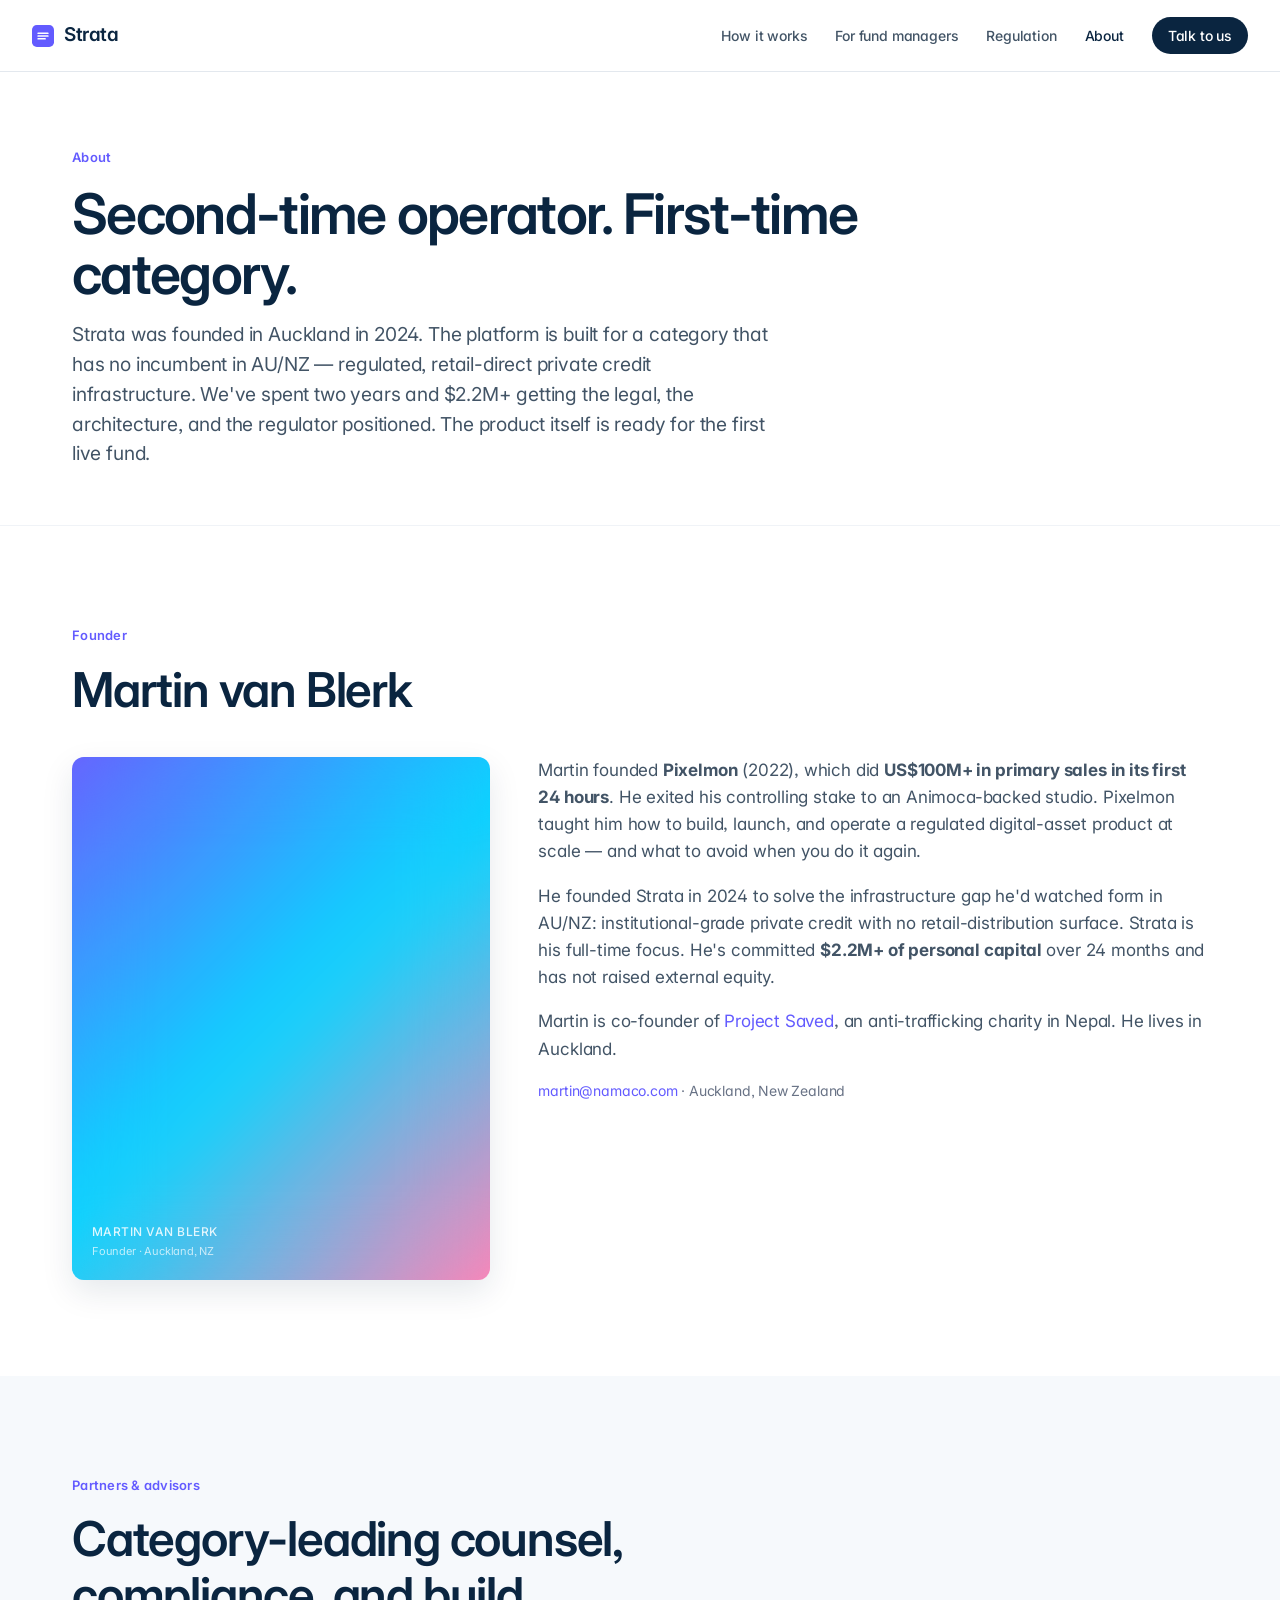
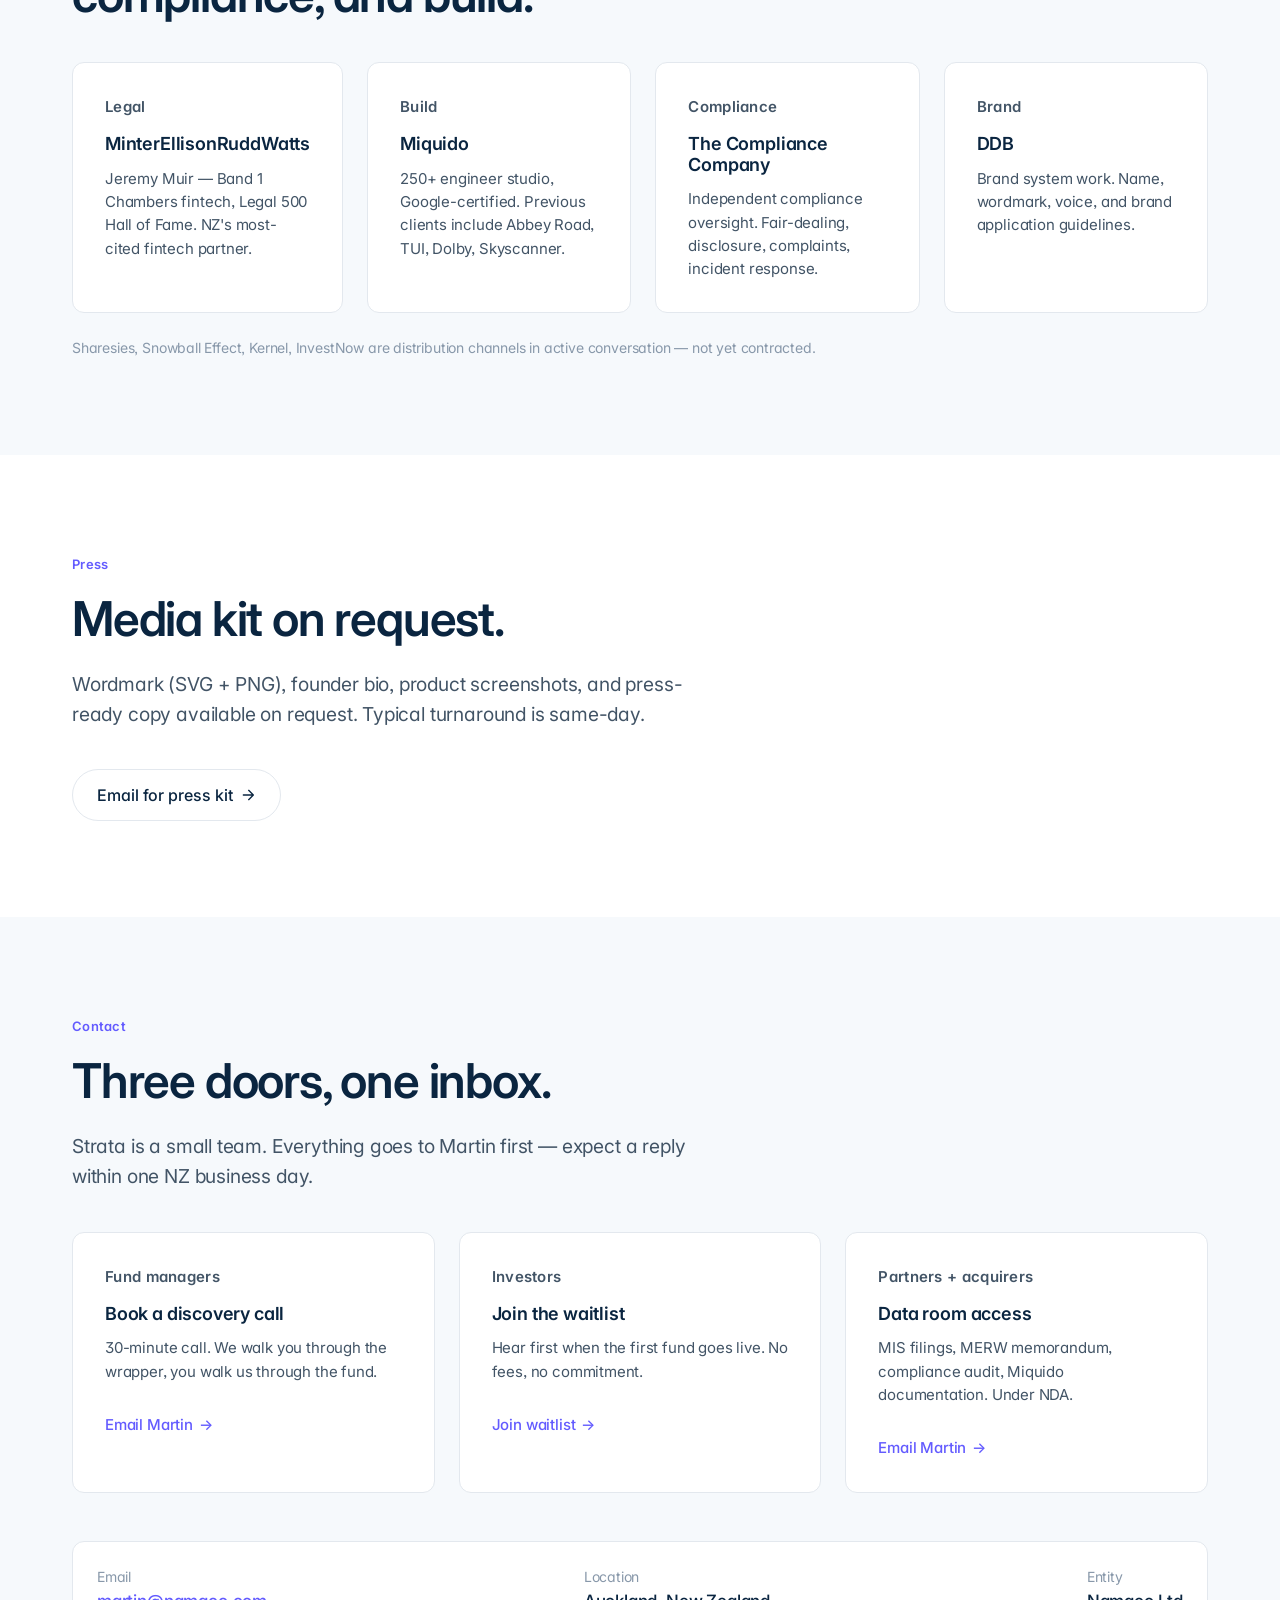
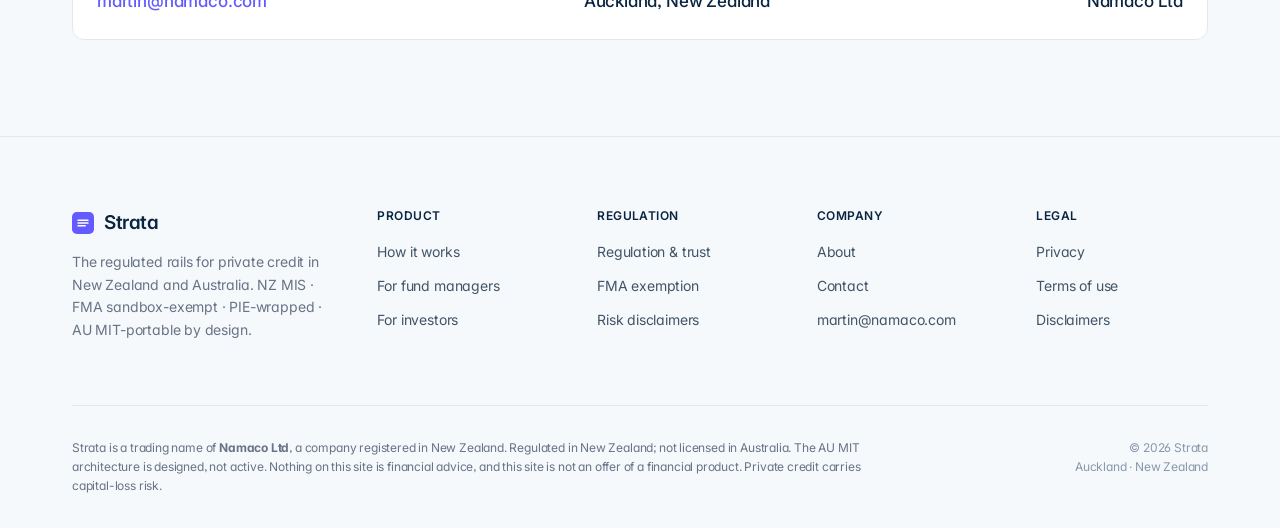
==== about.html @ 5dbb7b09 "Strata website — initial build Six-page static marketing site for Strata, the regulated rails for pr" ====
<!DOCTYPE html>
<html lang="en">
<head>
<meta charset="UTF-8" />
<meta name="viewport" content="width=device-width, initial-scale=1.0" />
<meta name="description" content="About Strata — founded by Martin van Blerk (Pixelmon, US$100M+ primary sales). Legal counsel MERW. Compliance by The Compliance Company. Built by Miquido." />
<meta name="theme-color" content="#FFFFFF" />
<meta name="robots" content="index, follow" />
<meta property="og:type" content="website" />
<meta property="og:title" content="About Strata" />
<meta property="og:description" content="Second-time operator, first-time category. Team, partners, and contact." />
<meta property="og:url" content="https://strata.co.nz/about.html" />
<meta property="og:site_name" content="Strata" />
<meta property="og:image" content="https://strata.co.nz/assets/og/og.png" />
<meta property="og:image:width" content="1200" />
<meta property="og:image:height" content="627" />
<title>About — Strata</title>
<link rel="icon" href="data:image/svg+xml,%3Csvg xmlns='http://www.w3.org/2000/svg' viewBox='0 0 32 32'%3E%3Crect width='32' height='32' rx='7' fill='%23635BFF'/%3E%3Cpath d='M9 12h14M9 16h14M9 20h10' stroke='white' stroke-width='2.5' stroke-linecap='round'/%3E%3C/svg%3E" />
<script defer data-domain="strata.co.nz" src="https://plausible.io/js/script.js"></script>
<link rel="preconnect" href="https://fonts.googleapis.com">
<link rel="preconnect" href="https://fonts.gstatic.com" crossorigin>
<link href="https://fonts.googleapis.com/css2?family=Inter:wght@400;500;600;700&family=JetBrains+Mono:wght@400;500&display=swap" rel="stylesheet">
<link rel="stylesheet" href="/assets/css/strata.css">

<script type="application/ld+json">
{
  "@context": "https://schema.org",
  "@type": "Person",
  "name": "Martin van Blerk",
  "jobTitle": "Founder, Strata",
  "worksFor": { "@type": "Organization", "name": "Strata" },
  "description": "Founder of Strata and Pixelmon. Based in Auckland, New Zealand.",
  "email": "martin@namaco.com"
}
</script>
</head>
<body>
<a class="skip-link" href="#main">Skip to content</a>

<nav class="topnav" aria-label="Primary">
  <a class="brand" href="/" data-path="/">
    <svg class="logo-mark" viewBox="0 0 32 32" aria-hidden="true"><rect width="32" height="32" rx="7" fill="#635BFF"/><path d="M9 12h14M9 16h14M9 20h10" stroke="white" stroke-width="2.5" stroke-linecap="round"/></svg>
    Strata
  </a>
  <div class="right">
    <a href="/how-it-works.html" data-path="/how-it-works.html" class="nav-hide-mobile">How it works</a>
    <a href="/fund-managers.html" data-path="/fund-managers.html" class="nav-hide-mobile">For fund managers</a>
    <a href="/regulation.html" data-path="/regulation.html" class="nav-hide-mobile">Regulation</a>
    <a href="/about.html" data-path="/about.html" class="nav-hide-mobile">About</a>
    <a class="cta" href="#contact">Talk to us</a>
  </div>
</nav>

<main id="main">

<header class="page-header">
  <div class="wrap">
    <p class="section-eyebrow">About</p>
    <h1>Second-time operator. First-time category.</h1>
    <p class="lede">Strata was founded in Auckland in 2024. The platform is built for a category that has no incumbent in AU/NZ — regulated, retail-direct private credit infrastructure. We've spent two years and $2.2M+ getting the legal, the architecture, and the regulator positioned. The product itself is ready for the first live fund.</p>
  </div>
</header>

<!-- Founder block -->
<section class="section">
  <div class="wrap">
    <div style="max-width: 720px; margin-bottom: 40px;">
      <p class="section-eyebrow">Founder</p>
      <h2>Martin van Blerk</h2>
    </div>
    <div style="display: grid; grid-template-columns: 1fr 1.6fr; gap: 48px; align-items: start;">
      <div>
        <div style="aspect-ratio: 4/5; border-radius: var(--radius-lg); background: linear-gradient(135deg, #635BFF 0%, #00D4FF 50%, #FF80B5 100%); position: relative; overflow: hidden; box-shadow: var(--shadow-lg);">
          <!-- Placeholder portrait — geometric gradient until Martin provides a real photo -->
          <div style="position: absolute; inset: 0; background: rgba(255,255,255,0.04); backdrop-filter: blur(40px);"></div>
          <div style="position: absolute; bottom: 20px; left: 20px; right: 20px;">
            <div style="font-size: 12px; font-weight: 500; color: rgba(255,255,255,0.85); letter-spacing: 0.04em; text-transform: uppercase;">Martin van Blerk</div>
            <div style="font-size: 11px; color: rgba(255,255,255,0.7); margin-top: 2px;">Founder · Auckland, NZ</div>
          </div>
        </div>
      </div>
      <div>
        <p class="body" style="font-size: 17px;">Martin founded <strong>Pixelmon</strong> (2022), which did <strong>US$100M+ in primary sales in its first 24 hours</strong>. He exited his controlling stake to an Animoca-backed studio. Pixelmon taught him how to build, launch, and operate a regulated digital-asset product at scale — and what to avoid when you do it again.</p>
        <p class="body" style="font-size: 17px;">He founded Strata in 2024 to solve the infrastructure gap he'd watched form in AU/NZ: institutional-grade private credit with no retail-distribution surface. Strata is his full-time focus. He's committed <strong>$2.2M+ of personal capital</strong> over 24 months and has not raised external equity.</p>
        <p class="body" style="font-size: 17px;">Martin is co-founder of <a href="https://projectsaved.org" target="_blank" rel="noopener">Project Saved</a>, an anti-trafficking charity in Nepal. He lives in Auckland.</p>
        <p class="small" style="margin-top: 16px;"><a href="mailto:martin@namaco.com">martin@namaco.com</a> · Auckland, New Zealand</p>
      </div>
    </div>
  </div>
</section>

<!-- Partner grid -->
<section class="section surface">
  <div class="wrap">
    <div style="max-width: 720px; margin-bottom: 40px;">
      <p class="section-eyebrow">Partners &amp; advisors</p>
      <h2>Category-leading counsel, compliance, and build.</h2>
    </div>
    <div class="card-grid-4">
      <div class="card">
        <p class="section-eyebrow">Legal</p>
        <h4>MinterEllisonRuddWatts</h4>
        <p>Jeremy Muir — Band 1 Chambers fintech, Legal 500 Hall of Fame. NZ's most-cited fintech partner.</p>
      </div>
      <div class="card">
        <p class="section-eyebrow">Build</p>
        <h4>Miquido</h4>
        <p>250+ engineer studio, Google-certified. Previous clients include Abbey Road, TUI, Dolby, Skyscanner.</p>
      </div>
      <div class="card">
        <p class="section-eyebrow">Compliance</p>
        <h4>The Compliance Company</h4>
        <p>Independent compliance oversight. Fair-dealing, disclosure, complaints, incident response.</p>
      </div>
      <div class="card">
        <p class="section-eyebrow">Brand</p>
        <h4>DDB</h4>
        <p>Brand system work. Name, wordmark, voice, and brand application guidelines.</p>
      </div>
    </div>
    <p class="small" style="margin-top: 24px; color: var(--ink-4);">Sharesies, Snowball Effect, Kernel, InvestNow are distribution channels in active conversation — not yet contracted.</p>
  </div>
</section>

<!-- Press / media kit -->
<section class="section">
  <div class="wrap">
    <div style="max-width: 720px; margin-bottom: 40px;">
      <p class="section-eyebrow">Press</p>
      <h2>Media kit on request.</h2>
      <p class="lede" style="margin-top: 24px;">Wordmark (SVG + PNG), founder bio, product screenshots, and press-ready copy available on request. Typical turnaround is same-day.</p>
    </div>
    <a class="btn btn-ghost btn-lg" href="mailto:martin@namaco.com?subject=Strata%20%E2%80%94%20press%20kit">
      Email for press kit
      <svg viewBox="0 0 24 24" aria-hidden="true"><path d="M5 12h14M13 5l7 7-7 7" stroke-linecap="round" stroke-linejoin="round"/></svg>
    </a>
  </div>
</section>

<!-- Contact -->
<section class="section surface" id="contact">
  <div class="wrap">
    <div style="max-width: 720px; margin-bottom: 40px;">
      <p class="section-eyebrow">Contact</p>
      <h2>Three doors, one inbox.</h2>
      <p class="lede" style="margin-top: 24px;">Strata is a small team. Everything goes to Martin first — expect a reply within one NZ business day.</p>
    </div>
    <div class="card-grid-3">
      <div class="card">
        <p class="section-eyebrow">Fund managers</p>
        <h4>Book a discovery call</h4>
        <p>30-minute call. We walk you through the wrapper, you walk us through the fund.</p>
        <a class="link-arrow" href="mailto:martin@namaco.com?subject=Strata%20%E2%80%94%20fund%20manager%20enquiry" style="margin-top: 16px;">Email Martin <span class="arrow">→</span></a>
      </div>
      <div class="card">
        <p class="section-eyebrow">Investors</p>
        <h4>Join the waitlist</h4>
        <p>Hear first when the first fund goes live. No fees, no commitment.</p>
        <a class="link-arrow" href="/investors.html" style="margin-top: 16px;">Join waitlist <span class="arrow">→</span></a>
      </div>
      <div class="card">
        <p class="section-eyebrow">Partners + acquirers</p>
        <h4>Data room access</h4>
        <p>MIS filings, MERW memorandum, compliance audit, Miquido documentation. Under NDA.</p>
        <a class="link-arrow" href="mailto:martin@namaco.com?subject=Strata%20%E2%80%94%20data%20room%20access" style="margin-top: 16px;">Email Martin <span class="arrow">→</span></a>
      </div>
    </div>
    <div style="margin-top: 48px; padding: 24px; border: 1px solid var(--border); border-radius: var(--radius-lg); background: var(--bg); display: flex; justify-content: space-between; align-items: center; flex-wrap: wrap; gap: 16px;">
      <div>
        <p class="small" style="color: var(--ink-4); margin-bottom: 2px;">Email</p>
        <a href="mailto:martin@namaco.com" style="font-size: 17px; font-weight: 500;">martin@namaco.com</a>
      </div>
      <div>
        <p class="small" style="color: var(--ink-4); margin-bottom: 2px;">Location</p>
        <span style="font-size: 17px; font-weight: 500; color: var(--ink);">Auckland, New Zealand</span>
      </div>
      <div>
        <p class="small" style="color: var(--ink-4); margin-bottom: 2px;">Entity</p>
        <span style="font-size: 17px; font-weight: 500; color: var(--ink);">Namaco Ltd</span>
      </div>
    </div>
  </div>
</section>

</main>

<footer class="site-footer">
  <div class="wrap">
    <div class="footer-grid">
      <div class="footer-brand">
        <a class="brand" href="/">
          <svg class="logo-mark" viewBox="0 0 32 32" aria-hidden="true"><rect width="32" height="32" rx="7" fill="#635BFF"/><path d="M9 12h14M9 16h14M9 20h10" stroke="white" stroke-width="2.5" stroke-linecap="round"/></svg>
          Strata
        </a>
        <p>The regulated rails for private credit in New Zealand and Australia. NZ MIS · FMA sandbox-exempt · PIE-wrapped · AU MIT-portable by design.</p>
      </div>
      <div class="footer-col"><h5>Product</h5><ul>
        <li><a href="/how-it-works.html">How it works</a></li>
        <li><a href="/fund-managers.html">For fund managers</a></li>
        <li><a href="/investors.html">For investors</a></li>
      </ul></div>
      <div class="footer-col"><h5>Regulation</h5><ul>
        <li><a href="/regulation.html">Regulation &amp; trust</a></li>
        <li><a href="https://www.fma.govt.nz/business/legislation/secondary-legislation/exemptions/financial-markets-conduct-homeshare-exemption-notice-2025/" target="_blank" rel="noopener">FMA exemption</a></li>
        <li><a href="/legal/disclaimers.html">Risk disclaimers</a></li>
      </ul></div>
      <div class="footer-col"><h5>Company</h5><ul>
        <li><a href="/about.html">About</a></li>
        <li><a href="/about.html#contact">Contact</a></li>
        <li><a href="mailto:martin@namaco.com">martin@namaco.com</a></li>
      </ul></div>
      <div class="footer-col"><h5>Legal</h5><ul>
        <li><a href="/legal/privacy.html">Privacy</a></li>
        <li><a href="/legal/terms.html">Terms of use</a></li>
        <li><a href="/legal/disclaimers.html">Disclaimers</a></li>
      </ul></div>
    </div>
    <div class="footer-fine">
      <div class="fine-p">Strata is a trading name of <strong>Namaco Ltd</strong>, a company registered in New Zealand. Regulated in New Zealand; not licensed in Australia. The AU MIT architecture is designed, not active. Nothing on this site is financial advice, and this site is not an offer of a financial product. Private credit carries capital-loss risk.</div>
      <div class="copyright">© 2026 Strata<br>Auckland · New Zealand</div>
    </div>
  </div>
</footer>
<script src="/assets/js/strata.js"></script>
</body>
</html>
---- assets/css/strata.css ----
/* ==========================================================================
   Strata — design system (Stripe-register rebuild, v2)
   Light-first. Inter. Stripe palette. Pill buttons. Mesh-gradient hero.
   Retired: Fraunces, warm gold, paper/ink alternation, JetBrains-mono eyebrow.
   ========================================================================== */

:root {
  /* Surfaces */
  --bg:              #FFFFFF;
  --surface:         #F6F9FC;
  --surface-2:       #FAFBFD;
  --surface-dark:    #0A2540;
  --surface-darker:  #061733;

  /* Borders */
  --border:          #E3E8EE;
  --border-strong:   #CFD7DF;
  --border-subtle:   #F0F3F7;

  /* Ink */
  --ink:             #0A2540;   /* Stripe slate-navy */
  --ink-2:           #425466;   /* secondary */
  --ink-3:           #697386;   /* tertiary */
  --ink-4:           #8898AA;   /* quaternary / meta */
  --ink-inverse:     #FFFFFF;
  --ink-on-dark:     #ADBDCC;

  /* Brand */
  --primary:         #635BFF;   /* Stripe Blurple */
  --primary-hover:   #5A54E8;
  --primary-soft:    #EEEDFF;   /* very light primary tint for chips */

  /* Hero gradient stops */
  --grad-violet:     #7A73FF;
  --grad-indigo:     #635BFF;
  --grad-cyan:       #00D4FF;
  --grad-magenta:    #FF80B5;
  --grad-coral:      #FFB199;

  /* Data */
  --positive:        #0E9D58;
  --positive-bg:     #E6F7EE;
  --negative:        #C8322D;
  --negative-bg:     #FEE8E7;
  --info:            #0891B2;
  --warning:         #B45309;

  /* Shadows */
  --shadow-sm:       0 1px 2px rgba(10, 37, 64, 0.04);
  --shadow-md:       0 4px 12px rgba(10, 37, 64, 0.06);
  --shadow-lg:       0 12px 32px rgba(10, 37, 64, 0.10);
  --shadow-xl:       0 24px 48px rgba(10, 37, 64, 0.14);
  --shadow-focus:    0 0 0 3px rgba(99, 91, 255, 0.25);

  /* Radii */
  --radius-xs:       4px;
  --radius-sm:       6px;
  --radius-md:       8px;
  --radius-lg:       12px;
  --radius-xl:       16px;
  --radius-pill:     999px;

  /* Motion */
  --ease:            cubic-bezier(0.4, 0, 0.2, 1);
  --fast:            150ms;
  --base:            250ms;
  --slow:            400ms;
}

* { box-sizing: border-box; -webkit-font-smoothing: antialiased; -moz-osx-font-smoothing: grayscale; }

html, body {
  margin: 0; padding: 0;
  background: var(--bg);
  color: var(--ink);
  font-family: 'Inter', -apple-system, BlinkMacSystemFont, 'Segoe UI', Helvetica, Arial, sans-serif;
  font-feature-settings: 'cv11', 'ss01', 'ss03';
  letter-spacing: -0.011em;
  line-height: 1.5;
  text-rendering: optimizeLegibility;
  overflow-x: hidden;
}

html { scroll-padding-top: 96px; scroll-behavior: smooth; }
body { padding-top: 72px; /* fixed nav height */ }

::selection { background: var(--primary-soft); color: var(--ink); }

img, svg { max-width: 100%; display: block; }

/* Skip link (a11y) */
.skip-link {
  position: absolute; left: -9999px; top: 12px;
  padding: 10px 18px; background: var(--ink); color: var(--bg);
  font-size: 14px; font-weight: 500;
  text-decoration: none; border-radius: var(--radius-md);
  z-index: 200;
}
.skip-link:focus { left: 16px; }

/* Focus (a11y) */
:focus-visible {
  outline: 2px solid var(--primary);
  outline-offset: 3px;
  border-radius: 3px;
}

/* ==========================================================================
   Layout primitives
   ========================================================================== */

.wrap { max-width: 1200px; margin: 0 auto; padding: 0 32px; }
.wrap-narrow { max-width: 880px; margin: 0 auto; padding: 0 32px; }

.section {
  padding: 96px 0;
  position: relative;
}
.section.tight { padding: 64px 0; }
.section.surface { background: var(--surface); }
.section.dark {
  background: var(--surface-dark);
  color: var(--ink-inverse);
}
.section.dark .section-eyebrow { color: #7A8DA8; }
.section.dark h2, .section.dark h3, .section.dark h4 { color: var(--ink-inverse); }
.section.dark .lede { color: var(--ink-on-dark); }

/* ==========================================================================
   Typography
   ========================================================================== */

h1, h2, h3, h4, h5 {
  margin: 0;
  font-weight: 600;
  line-height: 1.15;
  letter-spacing: -0.02em;
  color: var(--ink);
}

h1 {
  font-size: clamp(44px, 6vw, 80px);
  letter-spacing: -0.035em;
  line-height: 1.05;
  font-weight: 600;
}
h2 {
  font-size: clamp(32px, 4vw, 48px);
  letter-spacing: -0.025em;
  font-weight: 600;
}
h3 {
  font-size: clamp(22px, 2.4vw, 28px);
  letter-spacing: -0.018em;
  font-weight: 600;
}
h4 {
  font-size: 18px;
  letter-spacing: -0.01em;
  font-weight: 600;
}

p { margin: 0 0 1em; }
p:last-child { margin-bottom: 0; }

.lede {
  font-size: clamp(18px, 1.5vw, 21px);
  line-height: 1.55;
  color: var(--ink-2);
  max-width: 640px;
  font-weight: 400;
  margin: 0 0 32px;
}

.body { font-size: 16px; line-height: 1.6; color: var(--ink-2); }
.small { font-size: 14px; line-height: 1.55; color: var(--ink-3); }
.meta  { font-size: 13px; line-height: 1.5; color: var(--ink-4); }

.section-eyebrow {
  display: inline-block;
  font-size: 13px;
  font-weight: 600;
  letter-spacing: 0.02em;
  color: var(--primary);
  margin: 0 0 16px;
  text-transform: none;
}

a {
  color: var(--primary);
  text-decoration: none;
  transition: color var(--fast) var(--ease);
}
a:hover { color: var(--primary-hover); }

.link-arrow {
  display: inline-flex; align-items: center; gap: 6px;
  color: var(--primary);
  font-weight: 500;
  font-size: 15px;
}
.link-arrow .arrow { transition: transform var(--fast) var(--ease); display: inline-block; }
.link-arrow:hover .arrow { transform: translateX(3px); }

code, .mono, .tabular {
  font-family: 'JetBrains Mono', ui-monospace, SFMono-Regular, Menlo, monospace;
  font-feature-settings: 'tnum', 'lnum';
}
.tabular { font-variant-numeric: tabular-nums; }

hr { border: 0; border-top: 1px solid var(--border); margin: 32px 0; }

/* ==========================================================================
   Top navigation
   ========================================================================== */

.topnav {
  position: fixed; top: 0; left: 0; right: 0;
  display: flex; justify-content: space-between; align-items: center;
  padding: 0 32px;
  z-index: 100;
  background: rgba(255, 255, 255, 0.88);
  backdrop-filter: saturate(180%) blur(16px);
  -webkit-backdrop-filter: saturate(180%) blur(16px);
  border-bottom: 1px solid var(--border);
  height: 72px;
}
.topnav .brand {
  font-size: 19px;
  font-weight: 600;
  color: var(--ink);
  letter-spacing: -0.02em;
  text-decoration: none;
  display: flex; align-items: center; gap: 10px;
}
.topnav .brand .logo-mark {
  width: 22px; height: 22px;
  display: inline-block;
}
.topnav .right { display: flex; align-items: center; gap: 28px; }
.topnav .right a {
  font-size: 14px;
  font-weight: 500;
  color: var(--ink-2);
  text-decoration: none;
  transition: color var(--fast) var(--ease);
}
.topnav .right a:hover,
.topnav .right a.current {
  color: var(--ink);
}
.topnav .right a.cta {
  padding: 8px 16px;
  background: var(--ink);
  color: var(--ink-inverse);
  border-radius: var(--radius-pill);
  font-weight: 500;
  transition: background-color var(--fast) var(--ease);
}
.topnav .right a.cta:hover {
  background: #1A3556;
  color: var(--ink-inverse);
}

/* ==========================================================================
   Hero — landing page
   ========================================================================== */

.hero {
  position: relative;
  padding: 96px 0 64px;
  overflow: hidden;
  background: var(--bg);
}

/* Stripe-style mesh gradient — blurred desaturated blobs, slow drift */
.hero-mesh {
  position: absolute;
  inset: -20% -10% -10% -10%;
  z-index: 0;
  pointer-events: none;
  opacity: 0.7;
  filter: blur(80px) saturate(150%);
}
.hero-mesh::before,
.hero-mesh::after {
  content: ""; position: absolute;
  border-radius: 50%;
  animation: mesh-drift 32s linear infinite;
}
.hero-mesh::before {
  width: 720px; height: 720px;
  top: -100px; right: -120px;
  background: radial-gradient(circle at 30% 40%,
    var(--grad-violet) 0%, transparent 60%),
    radial-gradient(circle at 70% 60%,
    var(--grad-cyan) 0%, transparent 55%);
}
.hero-mesh::after {
  width: 680px; height: 680px;
  top: 120px; left: -120px;
  background: radial-gradient(circle at 60% 40%,
    var(--grad-coral) 0%, transparent 55%),
    radial-gradient(circle at 30% 70%,
    var(--grad-magenta) 0%, transparent 55%);
  animation-delay: -16s;
  animation-duration: 40s;
}
@keyframes mesh-drift {
  0%   { transform: translate3d(0, 0, 0) rotate(0deg); }
  50%  { transform: translate3d(40px, -20px, 0) rotate(180deg); }
  100% { transform: translate3d(0, 0, 0) rotate(360deg); }
}
@media (prefers-reduced-motion: reduce) {
  .hero-mesh::before, .hero-mesh::after { animation: none; }
}

.hero > .wrap { position: relative; z-index: 1; }

.hero-badge {
  display: inline-flex; align-items: center; gap: 8px;
  padding: 6px 12px 6px 14px;
  background: var(--bg);
  border: 1px solid var(--border);
  border-radius: var(--radius-pill);
  font-size: 13px;
  font-weight: 500;
  color: var(--ink-2);
  margin-bottom: 32px;
  box-shadow: var(--shadow-sm);
  text-decoration: none;
  transition: border-color var(--fast) var(--ease), transform var(--fast) var(--ease);
}
.hero-badge:hover {
  border-color: var(--border-strong);
  color: var(--ink);
  transform: translateY(-1px);
}
.hero-badge .dot {
  width: 6px; height: 6px; border-radius: 50%;
  background: var(--primary);
  box-shadow: 0 0 0 3px var(--primary-soft);
}
.hero-badge .arrow {
  color: var(--ink-3); margin-left: 2px;
  transition: transform var(--fast) var(--ease);
}
.hero-badge:hover .arrow { transform: translateX(2px); color: var(--primary); }

.hero h1 {
  margin: 0 0 24px;
  max-width: 920px;
}
.hero h1 .accent {
  background: linear-gradient(135deg, var(--primary) 0%, #8D7BFF 40%, #00D4FF 100%);
  -webkit-background-clip: text;
  background-clip: text;
  -webkit-text-fill-color: transparent;
  color: transparent;
}

.hero-sub {
  font-size: clamp(18px, 1.6vw, 22px);
  line-height: 1.5;
  color: var(--ink-2);
  max-width: 620px;
  margin: 0 0 40px;
  font-weight: 400;
}

.hero-ctas {
  display: flex; flex-wrap: wrap; gap: 14px; align-items: center;
  margin-bottom: 56px;
}

/* Hero layout with product-card split */
.hero-split {
  display: grid;
  grid-template-columns: 0.85fr 1.15fr;
  gap: 40px;
  align-items: center;
}
.hero-split .hero-copy { min-width: 0; }
.hero-split .hero-art {
  min-width: 0;
  /* Allow the dashboard to extend beyond the container on the right */
  margin-right: calc((100vw - min(100vw, 1200px)) / -2);
  padding-right: 32px;
}
@media (max-width: 1100px) {
  .hero-split { grid-template-columns: 1fr; }
  .hero-split .hero-art { margin-right: 0; padding-right: 0; }
}

/* ==========================================================================
   Buttons
   ========================================================================== */

.btn {
  display: inline-flex; align-items: center; justify-content: center;
  gap: 8px;
  padding: 10px 18px;
  font-family: inherit;
  font-size: 15px;
  font-weight: 500;
  letter-spacing: -0.005em;
  text-decoration: none;
  border: 1px solid transparent;
  border-radius: var(--radius-pill);
  cursor: pointer;
  transition: background-color var(--fast) var(--ease),
              border-color var(--fast) var(--ease),
              color var(--fast) var(--ease),
              transform var(--fast) var(--ease),
              box-shadow var(--base) var(--ease);
  min-height: 44px;
  white-space: nowrap;
  line-height: 1;
}

.btn-primary {
  background: var(--ink);
  color: var(--ink-inverse);
  border-color: var(--ink);
}
.btn-primary:hover {
  background: #1A3556;
  border-color: #1A3556;
  color: var(--ink-inverse);
  transform: translateY(-1px);
  box-shadow: 0 8px 24px -8px rgba(10, 37, 64, 0.40);
}

.btn-accent {
  background: var(--primary);
  color: var(--ink-inverse);
  border-color: var(--primary);
}
.btn-accent:hover {
  background: var(--primary-hover);
  border-color: var(--primary-hover);
  color: var(--ink-inverse);
  transform: translateY(-1px);
  box-shadow: 0 8px 24px -8px rgba(99, 91, 255, 0.50);
}

.btn-ghost {
  background: transparent;
  color: var(--ink);
  border-color: var(--border);
}
.btn-ghost:hover {
  background: var(--bg);
  border-color: var(--border-strong);
  color: var(--ink);
}

.btn-light {
  background: var(--bg);
  color: var(--ink);
  border-color: transparent;
}
.btn-light:hover {
  background: #F1F4F9;
  color: var(--ink);
}

.btn svg {
  width: 16px; height: 16px;
  stroke: currentColor; fill: none; stroke-width: 2;
}

.btn-lg {
  padding: 14px 24px;
  font-size: 16px;
  min-height: 52px;
}

.btn-sm {
  padding: 7px 14px;
  font-size: 13px;
  min-height: 36px;
}

/* ==========================================================================
   Compliance strip (under hero)
   ========================================================================== */

.compliance-strip {
  padding: 24px 0;
  background: var(--surface);
  border-top: 1px solid var(--border-subtle);
  border-bottom: 1px solid var(--border-subtle);
  font-size: 13px;
  color: var(--ink-3);
  line-height: 1.55;
  text-align: center;
}
.compliance-strip strong { color: var(--ink-2); font-weight: 500; }
.compliance-strip a { color: var(--primary); font-weight: 500; }

/* ==========================================================================
   Partner logo row
   ========================================================================== */

.partner-row {
  display: flex;
  flex-wrap: wrap;
  align-items: center;
  justify-content: center;
  gap: 24px 64px;
  padding: 40px 0;
}
.partner-row .partner {
  font-size: 17px;
  font-weight: 500;
  color: var(--ink-4);
  letter-spacing: -0.01em;
  white-space: nowrap;
  transition: color var(--fast) var(--ease);
}
.partner-row .partner:hover { color: var(--ink-2); }
.partner-row .partner em {
  font-style: normal;
  color: var(--ink-4);
  font-weight: 400;
}
.partner-row .partner em::before { content: " "; }

/* ==========================================================================
   Stat blocks
   ========================================================================== */

.stat-row {
  display: grid;
  grid-template-columns: repeat(4, 1fr);
  gap: 0;
  border-top: 1px solid var(--border);
  border-bottom: 1px solid var(--border);
}
.stat-row .stat {
  padding: 28px 32px;
  border-left: 1px solid var(--border);
}
.stat-row .stat:first-child { border-left: none; padding-left: 0; }
.stat-row .stat:last-child  { padding-right: 0; }
.stat .stat-k {
  font-size: 40px;
  font-weight: 600;
  letter-spacing: -0.03em;
  color: var(--ink);
  line-height: 1.05;
  margin-bottom: 6px;
  font-variant-numeric: tabular-nums;
}
.stat .stat-l {
  font-size: 13px;
  color: var(--ink-3);
  line-height: 1.55;
  margin: 0;
}
.stat .stat-l cite {
  display: block;
  font-size: 12px;
  color: var(--ink-4);
  margin-top: 6px;
  font-style: normal;
}

/* ==========================================================================
   Cards and feature grids
   ========================================================================== */

.card {
  background: var(--bg);
  border: 1px solid var(--border);
  border-radius: var(--radius-lg);
  padding: 32px;
  transition: border-color var(--base) var(--ease),
              box-shadow var(--base) var(--ease),
              transform var(--base) var(--ease);
  text-decoration: none;
  color: inherit;
  display: flex; flex-direction: column;
}
a.card:hover, .card.hoverable:hover {
  border-color: var(--border-strong);
  box-shadow: var(--shadow-lg);
  transform: translateY(-2px);
  color: inherit;
}

.card-grid-3 { display: grid; grid-template-columns: repeat(3, 1fr); gap: 24px; }
.card-grid-2 { display: grid; grid-template-columns: repeat(2, 1fr); gap: 24px; }
.card-grid-4 { display: grid; grid-template-columns: repeat(4, 1fr); gap: 24px; }

.card h3, .card h4 { margin-bottom: 12px; }
.card p { color: var(--ink-2); font-size: 15px; line-height: 1.55; }
.card .card-icon {
  width: 40px; height: 40px;
  border-radius: var(--radius-sm);
  background: var(--primary-soft);
  color: var(--primary);
  display: inline-flex; align-items: center; justify-content: center;
  margin-bottom: 20px;
}
.card .card-icon svg { width: 20px; height: 20px; stroke: currentColor; fill: none; stroke-width: 1.75; }
.card .link-arrow { margin-top: 20px; }

/* Role cards — CAIS-pattern three-door */
.roles-grid {
  display: grid;
  grid-template-columns: repeat(3, 1fr);
  gap: 24px;
  margin-top: 48px;
}
.role-card {
  background: var(--bg);
  border: 1px solid var(--border);
  border-radius: var(--radius-lg);
  padding: 36px 32px 32px;
  text-decoration: none;
  color: inherit;
  display: flex; flex-direction: column;
  transition: border-color var(--base) var(--ease),
              box-shadow var(--base) var(--ease),
              transform var(--base) var(--ease);
  min-height: 280px;
}
.role-card:hover {
  border-color: var(--border-strong);
  box-shadow: var(--shadow-lg);
  transform: translateY(-3px);
  color: inherit;
}
.role-card .role-label {
  font-size: 13px;
  font-weight: 600;
  color: var(--primary);
  margin-bottom: 16px;
}
.role-card h3 {
  font-size: 24px;
  margin-bottom: 12px;
  color: var(--ink);
}
.role-card p {
  font-size: 15px;
  color: var(--ink-2);
  line-height: 1.55;
  flex: 1;
  margin-bottom: 24px;
}
.role-card .role-cta {
  display: inline-flex; align-items: center; gap: 6px;
  font-size: 14px;
  font-weight: 500;
  color: var(--primary);
  margin-top: auto;
}
.role-card .role-cta .arrow { transition: transform var(--fast) var(--ease); }
.role-card:hover .role-cta .arrow { transform: translateX(4px); }

/* ==========================================================================
   Three-layer stack diagram (issuer / Strata / channel)
   ========================================================================== */

.stack {
  display: flex; flex-direction: column; gap: 12px;
  margin-top: 32px;
}
.stack-row {
  display: grid;
  grid-template-columns: 200px 1fr;
  align-items: stretch;
  gap: 0;
  border: 1px solid var(--border);
  border-radius: var(--radius-lg);
  background: var(--bg);
  overflow: hidden;
}
.stack-row .stack-side {
  padding: 20px 24px;
  background: var(--surface-2);
  border-right: 1px solid var(--border);
  display: flex; flex-direction: column; justify-content: center;
}
.stack-row .stack-tag {
  font-size: 12px;
  font-weight: 600;
  color: var(--ink-4);
  margin-bottom: 4px;
  letter-spacing: 0.02em;
}
.stack-row h5 {
  font-size: 17px;
  font-weight: 600;
  color: var(--ink);
  margin: 0;
}
.stack-row .stack-items {
  display: grid;
  grid-template-columns: repeat(5, 1fr);
}
.stack-row .stack-cell {
  padding: 16px 18px;
  font-size: 14px;
  color: var(--ink-2);
  line-height: 1.4;
  border-right: 1px solid var(--border-subtle);
}
.stack-row .stack-cell:last-child { border-right: none; }

.stack-row.strata {
  border-color: var(--primary);
  background: linear-gradient(135deg, rgba(99, 91, 255, 0.04), rgba(0, 212, 255, 0.03));
  box-shadow: 0 0 0 3px rgba(99, 91, 255, 0.08);
}
.stack-row.strata .stack-side {
  background: linear-gradient(135deg, rgba(99, 91, 255, 0.08), rgba(99, 91, 255, 0.04));
  border-right-color: var(--primary);
}
.stack-row.strata .stack-tag { color: var(--primary); }
.stack-row.strata h5 { color: var(--ink); }

/* ==========================================================================
   Editorial table
   ========================================================================== */

.etable {
  width: 100%; border-collapse: collapse;
  font-size: 15px;
}
.etable th {
  text-align: left;
  font-size: 12px;
  font-weight: 600;
  letter-spacing: 0.04em;
  text-transform: uppercase;
  color: var(--ink-4);
  padding: 0 16px 14px 0;
  border-bottom: 1px solid var(--border);
}
.etable td {
  padding: 16px 16px 16px 0;
  border-bottom: 1px solid var(--border-subtle);
  color: var(--ink-2);
  vertical-align: top;
  line-height: 1.55;
}
.etable td.name {
  color: var(--ink);
  font-weight: 500;
  width: 36%;
}
.etable tr:last-child td { border-bottom: none; }

/* ==========================================================================
   Phases timeline
   ========================================================================== */

.phases {
  display: grid;
  grid-template-columns: repeat(5, 1fr);
  gap: 0;
  margin-top: 40px;
}
.phases.four  { grid-template-columns: repeat(4, 1fr); }
.phases.three { grid-template-columns: repeat(3, 1fr); }

.phase {
  padding: 0 24px;
  border-right: 1px solid var(--border);
  position: relative;
}
.phase:first-child { padding-left: 0; }
.phase:last-child { border-right: none; padding-right: 0; }
.phase::before {
  content: "";
  position: absolute;
  top: -1px; left: -5px;
  width: 9px; height: 9px;
  border-radius: 50%;
  background: var(--primary);
  box-shadow: 0 0 0 4px var(--primary-soft);
}
.phase:first-child::before { left: -5px; }
.phase .phase-num {
  font-size: 12px;
  font-weight: 600;
  color: var(--primary);
  margin: 16px 0 8px;
  letter-spacing: 0.02em;
}
.phase h4 {
  font-size: 18px;
  font-weight: 600;
  color: var(--ink);
  margin: 0 0 8px;
}
.phase .phase-status {
  font-size: 12px;
  font-weight: 500;
  color: var(--ink-4);
  margin-bottom: 12px;
  letter-spacing: 0.02em;
}
.phase p { font-size: 14px; color: var(--ink-2); line-height: 1.55; margin: 0; }

/* ==========================================================================
   Pull quote
   ========================================================================== */

.pullquote {
  font-size: clamp(22px, 2.2vw, 28px);
  line-height: 1.35;
  letter-spacing: -0.015em;
  color: var(--ink);
  font-weight: 400;
  padding: 0 0 0 24px;
  border-left: 3px solid var(--primary);
  margin: 0 0 16px;
  max-width: 720px;
}
.pullquote-cite {
  font-size: 14px;
  color: var(--ink-3);
  font-weight: 500;
}

/* ==========================================================================
   Dashboard mockup (S-tier — the home-page showpiece)
   ========================================================================== */

.dashboard {
  background: var(--bg);
  border: 1px solid var(--border);
  border-radius: var(--radius-xl);
  box-shadow: var(--shadow-xl);
  overflow: hidden;
  font-size: 13px;
  line-height: 1.4;
  transform: perspective(2400px) rotateY(-3deg) rotateX(1.5deg);
  transform-origin: left center;
  position: relative;
  min-width: 760px;
}
@media (max-width: 1100px) {
  .dashboard { transform: none; min-width: 0; }
}

/* Dashboard top chrome */
.dash-chrome {
  display: flex; align-items: center; gap: 12px;
  padding: 12px 16px;
  background: var(--surface);
  border-bottom: 1px solid var(--border);
}
.dash-chrome .dash-dots {
  display: flex; gap: 6px;
}
.dash-chrome .dash-dots span {
  width: 10px; height: 10px; border-radius: 50%;
  background: var(--border-strong);
}
.dash-chrome .dash-dots span:first-child { background: #FF5F57; }
.dash-chrome .dash-dots span:nth-child(2) { background: #FEBC2E; }
.dash-chrome .dash-dots span:nth-child(3) { background: #28C840; }
.dash-chrome .dash-url {
  margin-left: 12px;
  padding: 4px 10px;
  background: var(--bg);
  border: 1px solid var(--border);
  border-radius: var(--radius-sm);
  font-family: 'JetBrains Mono', monospace;
  font-size: 11px;
  color: var(--ink-3);
  flex: 1;
  max-width: 420px;
  text-align: center;
}

/* Dashboard body */
.dash-body {
  display: grid;
  grid-template-columns: 200px 1fr;
  min-height: 540px;
}

/* Dashboard left nav */
.dash-nav {
  background: var(--surface-2);
  border-right: 1px solid var(--border);
  padding: 20px 0;
  font-size: 13px;
}
.dash-nav-brand {
  display: flex; align-items: center; gap: 8px;
  padding: 0 18px 20px;
  font-weight: 600;
  color: var(--ink);
  letter-spacing: -0.015em;
  font-size: 14px;
  border-bottom: 1px solid var(--border);
  margin-bottom: 16px;
}
.dash-nav-brand .logo-mark { width: 18px; height: 18px; }
.dash-nav-group {
  padding: 8px 0;
}
.dash-nav-label {
  font-size: 10px;
  font-weight: 600;
  letter-spacing: 0.08em;
  text-transform: uppercase;
  color: var(--ink-4);
  padding: 4px 18px 8px;
}
.dash-nav-item {
  display: flex; align-items: center; gap: 10px;
  padding: 7px 18px;
  color: var(--ink-2);
  font-size: 13px;
  font-weight: 500;
  cursor: default;
  border-left: 2px solid transparent;
}
.dash-nav-item.active {
  background: rgba(99, 91, 255, 0.06);
  color: var(--primary);
  border-left-color: var(--primary);
}
.dash-nav-item svg {
  width: 14px; height: 14px; flex-shrink: 0;
  stroke: currentColor; fill: none; stroke-width: 1.75;
}

/* Dashboard main */
.dash-main {
  padding: 24px 28px;
  background: var(--bg);
  overflow: hidden;
}
.dash-breadcrumb {
  display: flex; align-items: center; gap: 8px;
  font-size: 12px;
  color: var(--ink-4);
  margin-bottom: 12px;
}
.dash-breadcrumb span.sep { color: var(--ink-4); }
.dash-breadcrumb .crumb { color: var(--ink-3); }
.dash-breadcrumb .current { color: var(--ink-2); font-weight: 500; }

.dash-header {
  display: flex; align-items: flex-start; justify-content: space-between;
  gap: 24px; margin-bottom: 24px;
  flex-wrap: wrap;
}
.dash-header h2 {
  font-size: 22px;
  font-weight: 600;
  letter-spacing: -0.02em;
  color: var(--ink);
  margin: 0 0 4px;
}
.dash-header .dash-sub {
  font-size: 13px;
  color: var(--ink-3);
}
.dash-header-actions {
  display: flex; gap: 8px; align-items: center;
}
.dash-chip {
  display: inline-flex; align-items: center; gap: 5px;
  padding: 3px 10px;
  background: var(--positive-bg);
  color: var(--positive);
  border-radius: var(--radius-pill);
  font-size: 11px;
  font-weight: 600;
  letter-spacing: 0.01em;
}
.dash-chip::before {
  content: "";
  width: 5px; height: 5px; border-radius: 50%;
  background: currentColor;
}
.dash-chip.info { background: #E0F2FE; color: #0369A1; }
.dash-chip.neutral { background: var(--surface); color: var(--ink-3); }
.dash-chip.warning { background: #FEF3C7; color: #92400E; }

.dash-btn {
  padding: 6px 12px;
  font-size: 12px;
  font-weight: 500;
  border-radius: var(--radius-md);
  border: 1px solid var(--border);
  background: var(--bg);
  color: var(--ink);
  display: inline-flex; align-items: center; gap: 6px;
}
.dash-btn-primary {
  background: var(--ink);
  color: var(--ink-inverse);
  border-color: var(--ink);
}

/* Dashboard KPI row */
.dash-kpis {
  display: grid;
  grid-template-columns: repeat(4, 1fr);
  gap: 12px;
  margin-bottom: 24px;
}
.dash-kpi {
  background: var(--bg);
  border: 1px solid var(--border);
  border-radius: var(--radius-md);
  padding: 14px 16px;
}
.dash-kpi .kpi-label {
  font-size: 11px;
  color: var(--ink-4);
  font-weight: 500;
  margin-bottom: 6px;
  letter-spacing: 0.02em;
}
.dash-kpi .kpi-val {
  font-size: 20px;
  font-weight: 600;
  letter-spacing: -0.02em;
  color: var(--ink);
  font-variant-numeric: tabular-nums;
}
.dash-kpi .kpi-delta {
  font-size: 11px;
  margin-top: 3px;
  font-variant-numeric: tabular-nums;
  display: inline-flex; align-items: center; gap: 3px;
}
.dash-kpi .kpi-delta.up    { color: var(--positive); }
.dash-kpi .kpi-delta.down  { color: var(--negative); }
.dash-kpi .kpi-delta.flat  { color: var(--ink-4); }

/* Dashboard content grid */
.dash-grid {
  display: grid;
  grid-template-columns: 2fr 1fr;
  gap: 16px;
  min-height: 0;
}

/* Dashboard chart panel */
.dash-panel {
  background: var(--bg);
  border: 1px solid var(--border);
  border-radius: var(--radius-md);
  padding: 16px 18px;
  min-width: 0;
}
.dash-panel-head {
  display: flex; align-items: center; justify-content: space-between;
  margin-bottom: 12px;
}
.dash-panel-head h3 {
  font-size: 13px;
  font-weight: 600;
  color: var(--ink);
  margin: 0;
}
.dash-panel-head .dash-tabs {
  display: flex; gap: 3px;
  font-size: 11px;
}
.dash-tabs .tab {
  padding: 3px 8px;
  color: var(--ink-4);
  border-radius: var(--radius-xs);
  cursor: default;
}
.dash-tabs .tab.active {
  background: var(--surface);
  color: var(--ink-2);
  font-weight: 500;
}

.dash-chart {
  height: 160px;
  position: relative;
}

/* Dashboard activity list */
.dash-list { display: flex; flex-direction: column; }
.dash-list-item {
  display: grid;
  grid-template-columns: 32px 1fr auto;
  gap: 10px;
  align-items: center;
  padding: 10px 0;
  border-bottom: 1px solid var(--border-subtle);
  font-size: 12px;
}
.dash-list-item:last-child { border-bottom: none; }
.dash-list-item .icon {
  width: 28px; height: 28px;
  border-radius: 50%;
  display: flex; align-items: center; justify-content: center;
  background: var(--primary-soft);
  color: var(--primary);
  flex-shrink: 0;
}
.dash-list-item .icon svg { width: 12px; height: 12px; stroke: currentColor; fill: none; stroke-width: 2; }
.dash-list-item.pos .icon { background: var(--positive-bg); color: var(--positive); }
.dash-list-item.neg .icon { background: var(--negative-bg); color: var(--negative); }
.dash-list-item .label {
  color: var(--ink);
  font-weight: 500;
  font-size: 12.5px;
  line-height: 1.35;
}
.dash-list-item .label small {
  color: var(--ink-3);
  font-weight: 400;
  display: block;
  font-size: 11px;
  margin-top: 1px;
}
.dash-list-item .amt {
  color: var(--ink);
  font-variant-numeric: tabular-nums;
  font-weight: 500;
  font-size: 12px;
  white-space: nowrap;
}
.dash-list-item .amt small {
  display: block;
  color: var(--ink-4);
  font-weight: 400;
  font-size: 10px;
  text-align: right;
}

/* Dashboard data table */
.dash-table {
  width: 100%;
  border-collapse: collapse;
  font-size: 12.5px;
}
.dash-table th {
  text-align: left;
  font-size: 11px;
  font-weight: 600;
  letter-spacing: 0.02em;
  color: var(--ink-4);
  padding: 8px 10px;
  background: var(--surface-2);
  border-bottom: 1px solid var(--border);
  text-transform: uppercase;
}
.dash-table th:first-child { border-top-left-radius: var(--radius-sm); }
.dash-table th:last-child  { border-top-right-radius: var(--radius-sm); text-align: right; }
.dash-table td {
  padding: 10px;
  border-bottom: 1px solid var(--border-subtle);
  color: var(--ink-2);
  font-variant-numeric: tabular-nums;
  vertical-align: middle;
}
.dash-table td:last-child { text-align: right; }
.dash-table tr:last-child td { border-bottom: none; }
.dash-table td .fund-name {
  color: var(--ink);
  font-weight: 500;
}
.dash-table td .fund-mgr {
  color: var(--ink-4);
  font-size: 11px;
  display: block;
  margin-top: 1px;
}

/* ==========================================================================
   FAQ accordion
   ========================================================================== */

.faq { margin-top: 24px; }
.faq details {
  padding: 20px 0;
  border-bottom: 1px solid var(--border);
}
.faq details:first-child { border-top: 1px solid var(--border); }
.faq summary {
  font-size: 17px;
  font-weight: 500;
  color: var(--ink);
  cursor: pointer;
  list-style: none;
  display: flex; justify-content: space-between; align-items: center;
  gap: 16px;
}
.faq summary::-webkit-details-marker { display: none; }
.faq summary::after {
  content: "+";
  color: var(--ink-4);
  font-size: 20px;
  transition: transform var(--fast) var(--ease);
  font-weight: 300;
}
.faq details[open] summary::after { content: "−"; }
.faq details p {
  font-size: 15px;
  color: var(--ink-2);
  line-height: 1.6;
  margin: 12px 0 0;
}

/* ==========================================================================
   Forms
   ========================================================================== */

.form { display: grid; gap: 20px; max-width: 520px; }
.form-field { display: flex; flex-direction: column; gap: 6px; }
.form-field label {
  font-size: 13px;
  font-weight: 500;
  color: var(--ink-2);
}
.form-field input,
.form-field select,
.form-field textarea {
  font-family: inherit;
  font-size: 15px;
  line-height: 1.4;
  color: var(--ink);
  background: var(--bg);
  border: 1px solid var(--border-strong);
  border-radius: var(--radius-sm);
  padding: 10px 14px;
  min-height: 44px;
  transition: border-color var(--fast) var(--ease), box-shadow var(--fast) var(--ease);
}
.form-field input:focus,
.form-field select:focus,
.form-field textarea:focus {
  outline: none;
  border-color: var(--primary);
  box-shadow: var(--shadow-focus);
}
.form-field textarea { min-height: 120px; resize: vertical; }
.form-field .hint { font-size: 12px; color: var(--ink-3); margin: 0; line-height: 1.5; }
.form-checkbox {
  display: grid; grid-template-columns: 18px 1fr; gap: 10px;
  align-items: flex-start;
}
.form-checkbox input {
  width: 18px; height: 18px; margin-top: 2px; min-height: 0;
  accent-color: var(--primary);
}
.form-checkbox label {
  font-size: 14px; color: var(--ink-2); font-weight: 400; line-height: 1.5;
}
.form-honeypot {
  position: absolute !important;
  left: -9999px !important;
  visibility: hidden;
}
.form-status {
  font-size: 13px;
  color: var(--primary);
  min-height: 1.4em;
}

/* ==========================================================================
   Call-to-action band
   ========================================================================== */

.cta-band {
  background: var(--surface-dark);
  border-radius: var(--radius-xl);
  padding: 56px;
  position: relative;
  overflow: hidden;
  color: var(--ink-inverse);
}
.cta-band::before {
  content: ""; position: absolute;
  top: -40%; right: -20%;
  width: 60%; height: 180%;
  background: radial-gradient(circle at 30% 50%, rgba(99,91,255,0.25) 0%, transparent 60%),
              radial-gradient(circle at 70% 50%, rgba(0,212,255,0.12) 0%, transparent 60%);
  pointer-events: none;
}
.cta-band > * { position: relative; z-index: 1; }
.cta-band h2 { color: var(--ink-inverse); margin-bottom: 16px; }
.cta-band p { color: #ADBDCC; font-size: 17px; max-width: 520px; margin: 0 0 32px; line-height: 1.55; }
.cta-band .btn-primary { background: var(--bg); color: var(--ink); border-color: var(--bg); }
.cta-band .btn-primary:hover { background: #F6F9FC; color: var(--ink); border-color: #F6F9FC; }
.cta-band .btn-ghost { color: var(--ink-inverse); border-color: rgba(255,255,255,0.25); }
.cta-band .btn-ghost:hover { background: rgba(255,255,255,0.05); border-color: rgba(255,255,255,0.4); color: var(--ink-inverse); }
.cta-band .cta-band-actions { display: flex; gap: 12px; flex-wrap: wrap; }

/* ==========================================================================
   Page header (subpages)
   ========================================================================== */

.page-header {
  padding: 72px 0 56px;
  background: var(--bg);
  border-bottom: 1px solid var(--border-subtle);
}
.page-header h1 {
  font-size: clamp(36px, 5vw, 56px);
  letter-spacing: -0.03em;
  line-height: 1.08;
  margin: 0 0 16px;
  max-width: 920px;
}
.page-header .lede { margin-bottom: 0; max-width: 700px; }

/* ==========================================================================
   Adjacencies quadrant
   ========================================================================== */

.quadrant-wrap {
  padding-left: 28px;
  padding-bottom: 28px;
  position: relative;
}
.quadrant {
  position: relative;
  aspect-ratio: 5 / 4;
  background: var(--bg);
  border: 1px solid var(--border);
  border-radius: var(--radius-md);
}
.quadrant .div-h { position: absolute; top: 50%; left: 0; right: 0; border-top: 1px dashed var(--border-strong); }
.quadrant .div-v { position: absolute; top: 0; bottom: 0; left: 50%; border-left: 1px dashed var(--border-strong); }
.quadrant .quad-label {
  position: absolute;
  font-size: 10.5px;
  font-weight: 600;
  letter-spacing: 0.02em;
  color: var(--ink-4);
  text-transform: uppercase;
}
.quadrant .quad-label.tl { top: 14px; left: 16px; color: var(--primary); }
.quadrant .quad-label.tr { top: 14px; right: 16px; text-align: right; }
.quadrant .quad-label.bl { bottom: 14px; left: 16px; }
.quadrant .quad-label.br { bottom: 14px; right: 16px; text-align: right; }
.quadrant-wrap .axis-label {
  position: absolute;
  font-size: 10.5px;
  font-weight: 600;
  letter-spacing: 0.04em;
  text-transform: uppercase;
  color: var(--ink-4);
}
.quadrant-wrap .axis-y {
  top: 0; left: -8px;
  transform: translateX(-100%) rotate(-90deg);
  transform-origin: right center;
  white-space: nowrap;
  padding-right: 8px;
  padding-bottom: 120px;
}
.quadrant-wrap .axis-y.top { top: 25%; }
.quadrant-wrap .axis-y.bot { top: 75%; }
.quadrant-wrap .axis-x {
  bottom: 0; left: 50%;
  transform: translateX(-50%);
}
.qdot {
  position: absolute;
  display: flex; align-items: center; gap: 8px;
  transform: translate(-50%, -50%);
}
.qdot .dot {
  width: 7px; height: 7px; border-radius: 50%;
  background: var(--ink-4);
  flex-shrink: 0;
}
.qdot .lbl {
  font-size: 12px;
  color: var(--ink-3);
  white-space: nowrap;
  font-weight: 500;
}
.qdot.strata .dot {
  width: 16px; height: 16px;
  background: var(--primary);
  box-shadow: 0 0 0 6px rgba(99,91,255,0.12);
}
.qdot.strata .lbl {
  font-size: 15px;
  color: var(--ink);
  font-weight: 600;
  letter-spacing: -0.01em;
}

/* ==========================================================================
   Footer
   ========================================================================== */

.site-footer {
  background: var(--surface);
  border-top: 1px solid var(--border);
  padding: 72px 0 32px;
}
.footer-grid {
  display: grid;
  grid-template-columns: 1.5fr repeat(4, 1fr);
  gap: 48px;
  margin-bottom: 64px;
}
.footer-brand .brand {
  display: inline-flex; align-items: center; gap: 10px;
  font-size: 19px;
  font-weight: 600;
  color: var(--ink);
  letter-spacing: -0.02em;
  text-decoration: none;
  margin-bottom: 14px;
}
.footer-brand .logo-mark { width: 22px; height: 22px; }
.footer-brand p {
  font-size: 14px;
  line-height: 1.6;
  color: var(--ink-3);
  max-width: 320px;
  margin: 0;
}
.footer-col h5 {
  font-size: 12px;
  font-weight: 600;
  letter-spacing: 0.04em;
  text-transform: uppercase;
  color: var(--ink);
  margin: 0 0 16px;
}
.footer-col ul { list-style: none; padding: 0; margin: 0; }
.footer-col li { margin-bottom: 10px; }
.footer-col a {
  font-size: 14px;
  color: var(--ink-2);
  text-decoration: none;
  transition: color var(--fast) var(--ease);
  display: inline-block;
  line-height: 1.5;
}
.footer-col a:hover { color: var(--ink); }

.footer-fine {
  padding-top: 32px;
  border-top: 1px solid var(--border);
  display: flex;
  justify-content: space-between;
  gap: 24px;
  flex-wrap: wrap;
}
.footer-fine .fine-p {
  font-size: 12px;
  line-height: 1.6;
  color: var(--ink-3);
  max-width: 820px;
}
.footer-fine .copyright {
  font-size: 12px;
  color: var(--ink-4);
  text-align: right;
  line-height: 1.6;
  white-space: nowrap;
}

/* ==========================================================================
   Motion: scroll reveal
   ========================================================================== */

.reveal {
  opacity: 0;
  transform: translateY(12px);
  transition: opacity var(--slow) var(--ease), transform var(--slow) var(--ease);
}
.reveal.in { opacity: 1; transform: translateY(0); }
@media (prefers-reduced-motion: reduce) {
  .reveal { opacity: 1; transform: none; transition: none; }
  * { animation-duration: 0.01ms !important; transition-duration: 0.01ms !important; }
}

/* ==========================================================================
   Mobile
   ========================================================================== */

@media (max-width: 900px) {
  body { padding-top: 64px; }
  html { scroll-padding-top: 72px; }
  .wrap, .wrap-narrow { padding: 0 20px; }
  .section { padding: 64px 0; }

  .topnav { padding: 0 16px; height: 64px; }
  .topnav .right { gap: 10px; }
  .topnav .right a.nav-hide-mobile { display: none; }
  .topnav .right a.cta { padding: 8px 14px; font-size: 13px; }
  .topnav .brand { font-size: 17px; }

  .hero { padding: 48px 0 40px; }
  .hero-split { grid-template-columns: 1fr; gap: 48px; }
  .hero-sub { font-size: 17px; }
  .hero-ctas .btn { flex: 1; }
  .hero-badge { font-size: 12px; }

  .stat-row { grid-template-columns: repeat(2, 1fr); }
  .stat-row .stat {
    border-left: none;
    border-top: 1px solid var(--border);
    padding: 20px 16px;
  }
  .stat-row .stat:first-child, .stat-row .stat:nth-child(2) { border-top: none; }
  .stat-row .stat:nth-child(odd) { padding-left: 0; border-left: none; }
  .stat-row .stat:nth-child(even) { padding-right: 0; border-left: 1px solid var(--border); padding-left: 16px; }
  .stat .stat-k { font-size: 30px; }

  .card-grid-3, .card-grid-4 { grid-template-columns: 1fr; }
  .card-grid-2 { grid-template-columns: 1fr; }
  .roles-grid { grid-template-columns: 1fr; gap: 12px; }
  .role-card { min-height: 0; padding: 28px 24px; }
  .role-card h3 { font-size: 22px; }

  .stack-row { grid-template-columns: 1fr; }
  .stack-row .stack-side {
    border-right: none;
    border-bottom: 1px solid var(--border);
  }
  .stack-row .stack-items {
    grid-template-columns: repeat(2, 1fr);
  }
  .stack-row .stack-cell {
    border-right: 1px solid var(--border-subtle);
    border-bottom: 1px solid var(--border-subtle);
  }

  .phases, .phases.four, .phases.three {
    grid-template-columns: 1fr;
  }
  .phase {
    padding: 0 0 24px;
    border-right: none;
    border-bottom: 1px solid var(--border);
    margin-bottom: 20px;
  }
  .phase:last-child { border-bottom: none; margin-bottom: 0; padding-bottom: 0; }
  .phase::before { display: none; }

  .page-header { padding: 48px 0 40px; }

  .footer-grid {
    grid-template-columns: 1fr 1fr;
    gap: 32px 24px;
  }
  .footer-brand { grid-column: 1 / -1; }
  .footer-fine { flex-direction: column; gap: 16px; align-items: flex-start; }
  .footer-fine .copyright { text-align: left; }

  .dashboard { transform: none; border-radius: var(--radius-lg); }
  .dash-body { grid-template-columns: 1fr; min-height: 0; }
  .dash-nav { border-right: none; border-bottom: 1px solid var(--border); padding: 12px 0; }
  .dash-nav-brand { padding-bottom: 10px; }
  .dash-nav-group { display: none; }
  .dash-nav-group:first-of-type { display: block; }
  .dash-kpis { grid-template-columns: repeat(2, 1fr); }
  .dash-grid { grid-template-columns: 1fr; }

  .compliance-strip { text-align: left; }
  .partner-row { gap: 16px 32px; padding: 24px 0; }
  .partner-row .partner { font-size: 15px; }

  .cta-band { padding: 36px 28px; border-radius: var(--radius-lg); }
  .cta-band h2 { font-size: 28px; }

  .quadrant-wrap { padding-left: 0; }
  .quadrant-wrap .axis-y { display: none; }

  .etable td.name { width: auto; }

  .stat .stat-k { font-size: 28px; }
}

/* ==========================================================================
   Print
   ========================================================================== */

@media print {
  @page { size: A4; margin: 18mm; }
  html, body { background: #FFFFFF; color: #000; padding: 0; }
  .topnav, .site-footer, .hero-mesh, .reveal { display: none !important; }
  a { color: #000; text-decoration: underline; }
  .section, .hero, .page-header { padding: 24px 0; page-break-inside: avoid; }
}
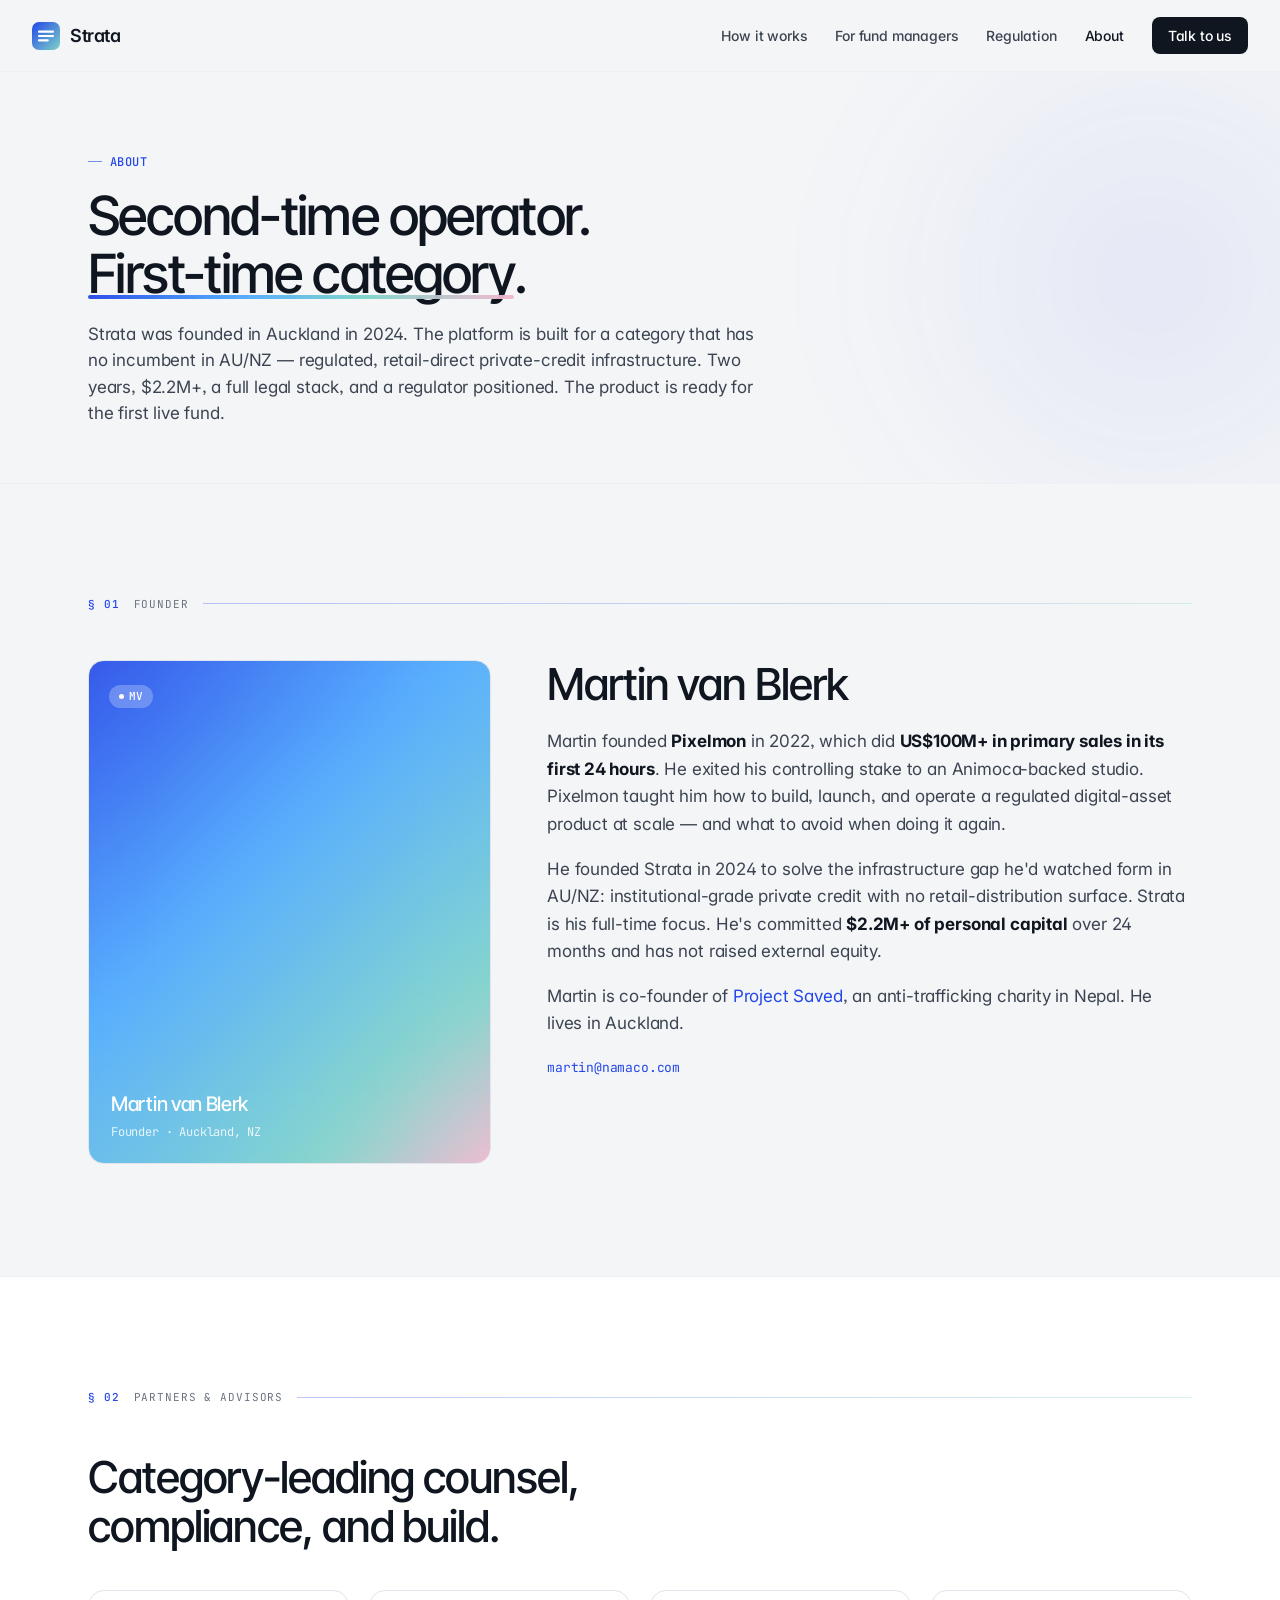
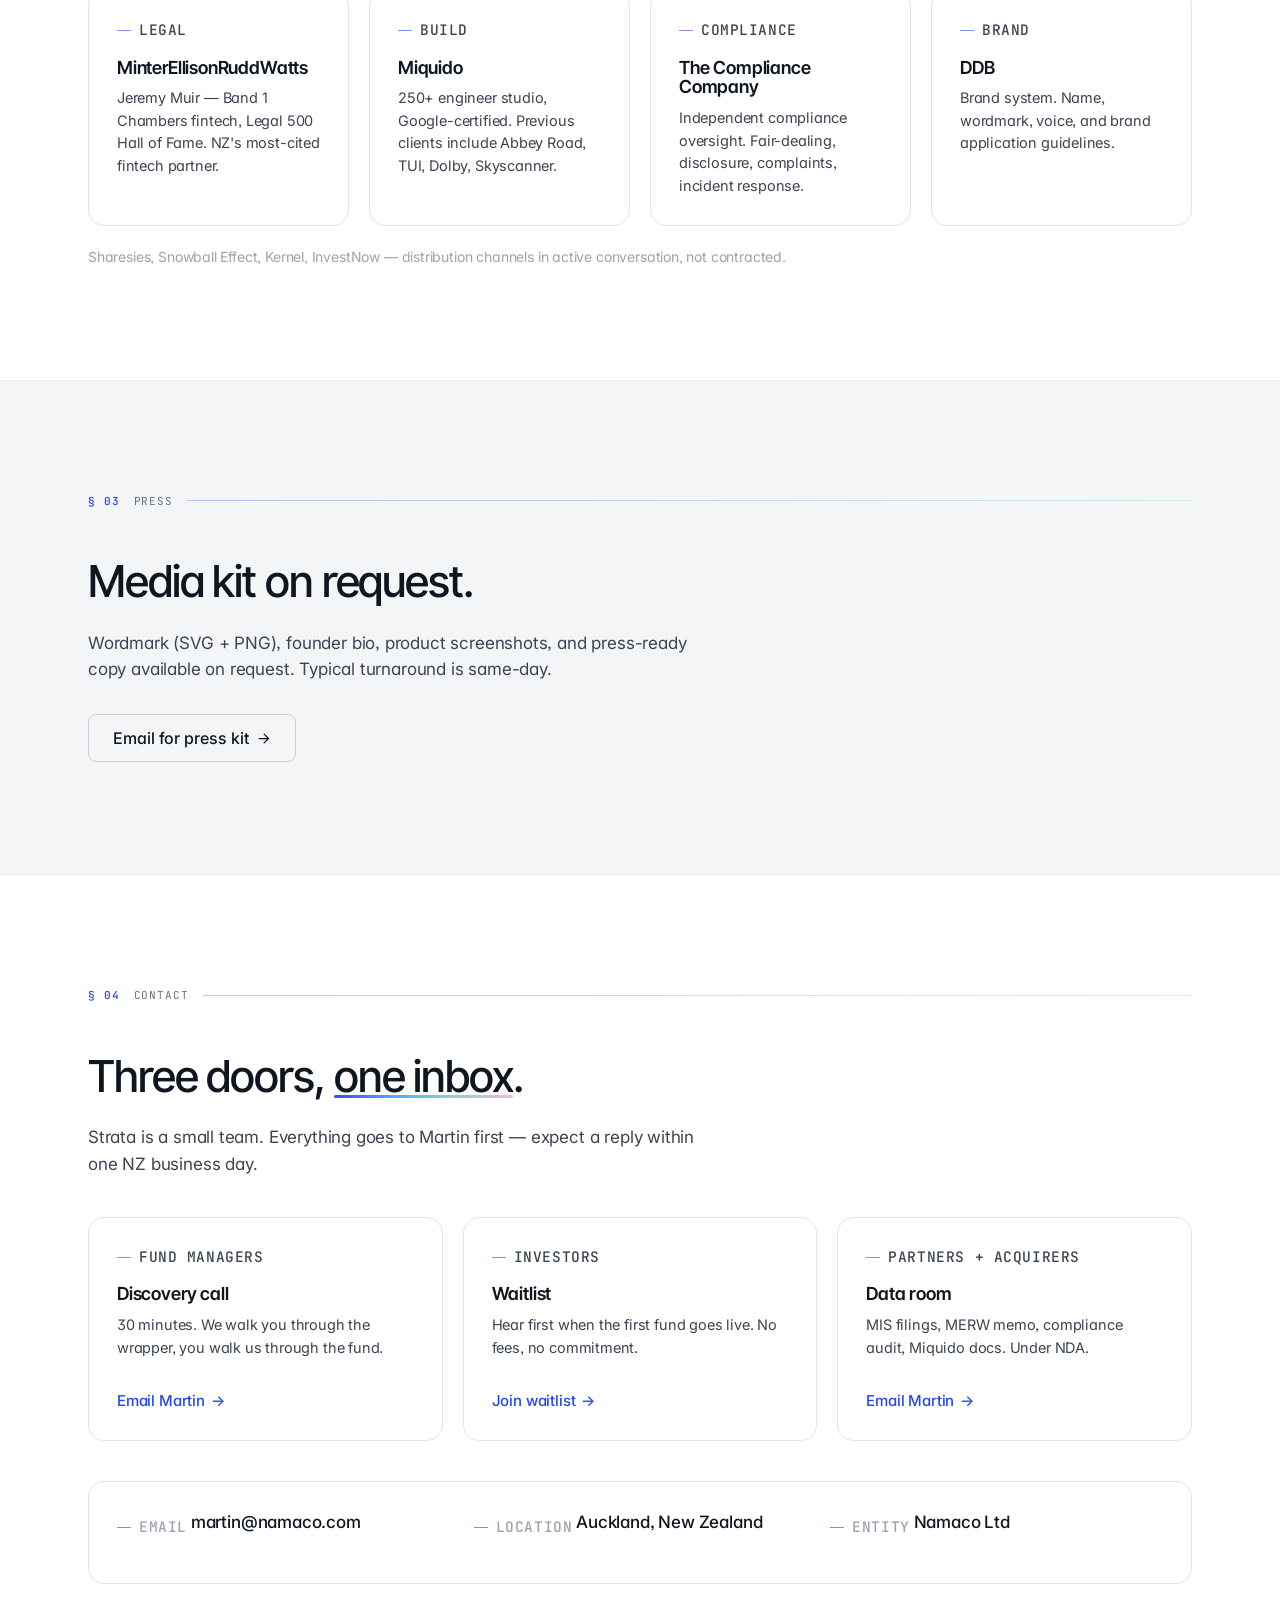
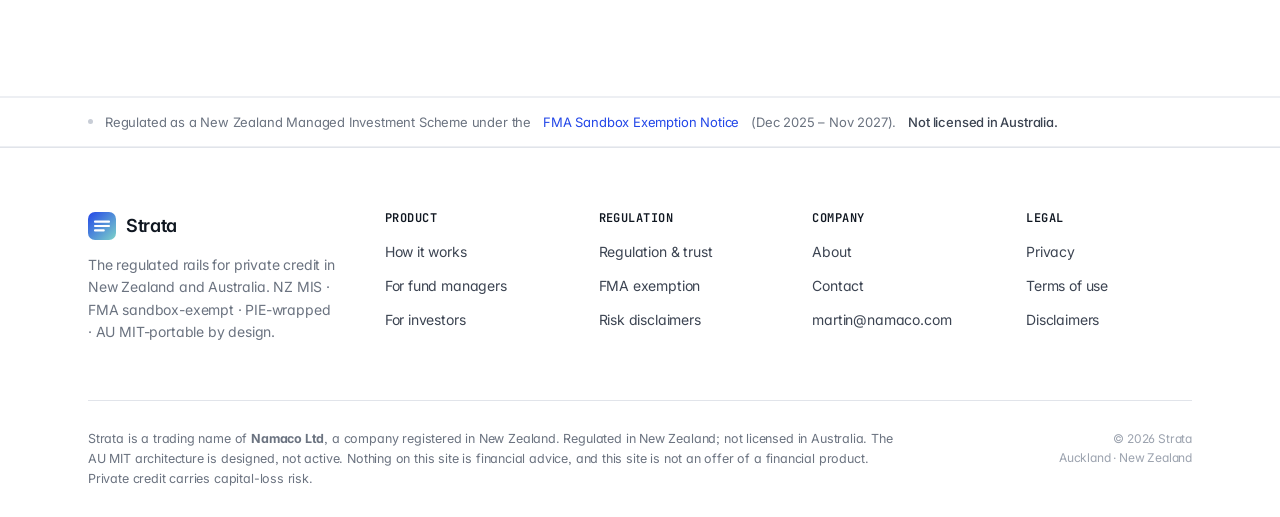
==== commit faf62de9: "Strata v2 — Strata-native register, website IA Third rebuild, this time from brief not from clone. K" ====
--- a/about.html
+++ b/about.html
@@ -4,44 +4,36 @@
 <meta charset="UTF-8" />
 <meta name="viewport" content="width=device-width, initial-scale=1.0" />
 <meta name="description" content="About Strata — founded by Martin van Blerk (Pixelmon, US$100M+ primary sales). Legal counsel MERW. Compliance by The Compliance Company. Built by Miquido." />
-<meta name="theme-color" content="#FFFFFF" />
+<meta name="theme-color" content="#F4F5F7" />
 <meta name="robots" content="index, follow" />
 <meta property="og:type" content="website" />
 <meta property="og:title" content="About Strata" />
-<meta property="og:description" content="Second-time operator, first-time category. Team, partners, and contact." />
+<meta property="og:description" content="Second-time operator, first-time category. Team, partners, contact." />
 <meta property="og:url" content="https://strata.co.nz/about.html" />
-<meta property="og:site_name" content="Strata" />
 <meta property="og:image" content="https://strata.co.nz/assets/og/og.png" />
 <meta property="og:image:width" content="1200" />
 <meta property="og:image:height" content="627" />
 <title>About — Strata</title>
-<link rel="icon" href="data:image/svg+xml,%3Csvg xmlns='http://www.w3.org/2000/svg' viewBox='0 0 32 32'%3E%3Crect width='32' height='32' rx='7' fill='%23635BFF'/%3E%3Cpath d='M9 12h14M9 16h14M9 20h10' stroke='white' stroke-width='2.5' stroke-linecap='round'/%3E%3C/svg%3E" />
+<link rel="icon" href="data:image/svg+xml,%3Csvg xmlns='http://www.w3.org/2000/svg' viewBox='0 0 32 32'%3E%3Cdefs%3E%3ClinearGradient id='g' x1='0' y1='0' x2='1' y2='1'%3E%3Cstop offset='0%25' stop-color='%232347E8'/%3E%3Cstop offset='100%25' stop-color='%237DD3C9'/%3E%3C/linearGradient%3E%3C/defs%3E%3Crect width='32' height='32' rx='8' fill='url(%23g)'/%3E%3Cpath d='M8 11h16M8 16h16M8 21h10' stroke='white' stroke-width='2.4' stroke-linecap='round'/%3E%3C/svg%3E" />
 <script defer data-domain="strata.co.nz" src="https://plausible.io/js/script.js"></script>
 <link rel="preconnect" href="https://fonts.googleapis.com">
 <link rel="preconnect" href="https://fonts.gstatic.com" crossorigin>
-<link href="https://fonts.googleapis.com/css2?family=Inter:wght@400;500;600;700&family=JetBrains+Mono:wght@400;500&display=swap" rel="stylesheet">
+<link href="https://fonts.googleapis.com/css2?family=Inter:wght@400;500;600&family=Inter+Tight:wght@400;500;600&family=JetBrains+Mono:wght@400;500&display=swap" rel="stylesheet">
 <link rel="stylesheet" href="/assets/css/strata.css">
-
 <script type="application/ld+json">
-{
-  "@context": "https://schema.org",
-  "@type": "Person",
-  "name": "Martin van Blerk",
-  "jobTitle": "Founder, Strata",
-  "worksFor": { "@type": "Organization", "name": "Strata" },
-  "description": "Founder of Strata and Pixelmon. Based in Auckland, New Zealand.",
-  "email": "martin@namaco.com"
-}
+{"@context":"https://schema.org","@type":"Person","name":"Martin van Blerk","jobTitle":"Founder, Strata","worksFor":{"@type":"Organization","name":"Strata"},"email":"martin@namaco.com"}
 </script>
 </head>
 <body>
 <a class="skip-link" href="#main">Skip to content</a>
 
+<svg width="0" height="0" style="position:absolute" aria-hidden="true"><defs>
+  <linearGradient id="strata-mark" x1="0" y1="0" x2="1" y2="1"><stop offset="0%" stop-color="#2347E8"/><stop offset="100%" stop-color="#7DD3C9"/></linearGradient>
+  <symbol id="logo-mark" viewBox="0 0 32 32"><rect width="32" height="32" rx="8" fill="url(#strata-mark)"/><path d="M8 11h16M8 16h16M8 21h10" stroke="white" stroke-width="2.4" stroke-linecap="round" fill="none"/></symbol>
+</defs></svg>
+
 <nav class="topnav" aria-label="Primary">
-  <a class="brand" href="/" data-path="/">
-    <svg class="logo-mark" viewBox="0 0 32 32" aria-hidden="true"><rect width="32" height="32" rx="7" fill="#635BFF"/><path d="M9 12h14M9 16h14M9 20h10" stroke="white" stroke-width="2.5" stroke-linecap="round"/></svg>
-    Strata
-  </a>
+  <a class="brand" href="/" data-path="/"><svg class="logo-mark" aria-hidden="true"><use href="#logo-mark"/></svg>Strata</a>
   <div class="right">
     <a href="/how-it-works.html" data-path="/how-it-works.html" class="nav-hide-mobile">How it works</a>
     <a href="/fund-managers.html" data-path="/fund-managers.html" class="nav-hide-mobile">For fund managers</a>
@@ -56,47 +48,47 @@
 <header class="page-header">
   <div class="wrap">
     <p class="section-eyebrow">About</p>
-    <h1>Second-time operator. First-time category.</h1>
-    <p class="lede">Strata was founded in Auckland in 2024. The platform is built for a category that has no incumbent in AU/NZ — regulated, retail-direct private credit infrastructure. We've spent two years and $2.2M+ getting the legal, the architecture, and the regulator positioned. The product itself is ready for the first live fund.</p>
+    <h1>Second-time operator. <span class="accent">First-time category</span>.</h1>
+    <p class="lede">Strata was founded in Auckland in 2024. The platform is built for a category that has no incumbent in AU/NZ — regulated, retail-direct private-credit infrastructure. Two years, $2.2M+, a full legal stack, and a regulator positioned. The product is ready for the first live fund.</p>
   </div>
 </header>
 
-<!-- Founder block -->
+<!-- Founder -->
 <section class="section">
   <div class="wrap">
-    <div style="max-width: 720px; margin-bottom: 40px;">
-      <p class="section-eyebrow">Founder</p>
-      <h2>Martin van Blerk</h2>
-    </div>
-    <div style="display: grid; grid-template-columns: 1fr 1.6fr; gap: 48px; align-items: start;">
-      <div>
-        <div style="aspect-ratio: 4/5; border-radius: var(--radius-lg); background: linear-gradient(135deg, #635BFF 0%, #00D4FF 50%, #FF80B5 100%); position: relative; overflow: hidden; box-shadow: var(--shadow-lg);">
-          <!-- Placeholder portrait — geometric gradient until Martin provides a real photo -->
-          <div style="position: absolute; inset: 0; background: rgba(255,255,255,0.04); backdrop-filter: blur(40px);"></div>
-          <div style="position: absolute; bottom: 20px; left: 20px; right: 20px;">
-            <div style="font-size: 12px; font-weight: 500; color: rgba(255,255,255,0.85); letter-spacing: 0.04em; text-transform: uppercase;">Martin van Blerk</div>
-            <div style="font-size: 11px; color: rgba(255,255,255,0.7); margin-top: 2px;">Founder · Auckland, NZ</div>
+    <div class="section-rule"><span class="rule-num">§ 01</span><span>Founder</span><span class="rule-line"></span></div>
+    <div style="display: grid; grid-template-columns: 1fr 1.6fr; gap: 56px; align-items: start;">
+      <div>
+        <div style="aspect-ratio: 4/5; border-radius: var(--r-xl); background: linear-gradient(135deg, var(--grad-1) 0%, var(--grad-2) 40%, var(--grad-3) 80%, var(--grad-4) 100%); position: relative; overflow: hidden; border: 1px solid var(--border);">
+          <div style="position: absolute; inset: 0; background: rgba(255,255,255,0.08); backdrop-filter: blur(30px);"></div>
+          <div style="position: absolute; top: 20px; left: 20px;">
+            <span class="chip" style="background: rgba(255,255,255,0.25); color: white; backdrop-filter: blur(8px);">MV</span>
+          </div>
+          <div style="position: absolute; bottom: 22px; left: 22px; right: 22px; color: white;">
+            <div style="font-family: 'Inter Tight', sans-serif; font-size: 20px; font-weight: 500; letter-spacing: -0.015em;">Martin van Blerk</div>
+            <div style="font-size: 12px; opacity: 0.85; font-family: 'JetBrains Mono', monospace; margin-top: 4px;">Founder · Auckland, NZ</div>
           </div>
         </div>
       </div>
       <div>
-        <p class="body" style="font-size: 17px;">Martin founded <strong>Pixelmon</strong> (2022), which did <strong>US$100M+ in primary sales in its first 24 hours</strong>. He exited his controlling stake to an Animoca-backed studio. Pixelmon taught him how to build, launch, and operate a regulated digital-asset product at scale — and what to avoid when you do it again.</p>
-        <p class="body" style="font-size: 17px;">He founded Strata in 2024 to solve the infrastructure gap he'd watched form in AU/NZ: institutional-grade private credit with no retail-distribution surface. Strata is his full-time focus. He's committed <strong>$2.2M+ of personal capital</strong> over 24 months and has not raised external equity.</p>
+        <h2>Martin van Blerk</h2>
+        <p class="body" style="margin-top: 20px; font-size: 17px;">Martin founded <strong style="color: var(--ink);">Pixelmon</strong> in 2022, which did <strong style="color: var(--ink);">US$100M+ in primary sales in its first 24 hours</strong>. He exited his controlling stake to an Animoca-backed studio. Pixelmon taught him how to build, launch, and operate a regulated digital-asset product at scale — and what to avoid when doing it again.</p>
+        <p class="body" style="font-size: 17px;">He founded Strata in 2024 to solve the infrastructure gap he'd watched form in AU/NZ: institutional-grade private credit with no retail-distribution surface. Strata is his full-time focus. He's committed <strong style="color: var(--ink);">$2.2M+ of personal capital</strong> over 24 months and has not raised external equity.</p>
         <p class="body" style="font-size: 17px;">Martin is co-founder of <a href="https://projectsaved.org" target="_blank" rel="noopener">Project Saved</a>, an anti-trafficking charity in Nepal. He lives in Auckland.</p>
-        <p class="small" style="margin-top: 16px;"><a href="mailto:martin@namaco.com">martin@namaco.com</a> · Auckland, New Zealand</p>
-      </div>
-    </div>
-  </div>
-</section>
-
-<!-- Partner grid -->
+        <p class="mono meta" style="margin-top: 20px;"><a href="mailto:martin@namaco.com">martin@namaco.com</a></p>
+      </div>
+    </div>
+  </div>
+</section>
+
+<!-- Partners -->
 <section class="section surface">
   <div class="wrap">
+    <div class="section-rule"><span class="rule-num">§ 02</span><span>Partners &amp; advisors</span><span class="rule-line"></span></div>
     <div style="max-width: 720px; margin-bottom: 40px;">
-      <p class="section-eyebrow">Partners &amp; advisors</p>
       <h2>Category-leading counsel, compliance, and build.</h2>
     </div>
-    <div class="card-grid-4">
+    <div class="grid-4">
       <div class="card">
         <p class="section-eyebrow">Legal</p>
         <h4>MinterEllisonRuddWatts</h4>
@@ -115,18 +107,18 @@
       <div class="card">
         <p class="section-eyebrow">Brand</p>
         <h4>DDB</h4>
-        <p>Brand system work. Name, wordmark, voice, and brand application guidelines.</p>
-      </div>
-    </div>
-    <p class="small" style="margin-top: 24px; color: var(--ink-4);">Sharesies, Snowball Effect, Kernel, InvestNow are distribution channels in active conversation — not yet contracted.</p>
-  </div>
-</section>
-
-<!-- Press / media kit -->
+        <p>Brand system. Name, wordmark, voice, and brand application guidelines.</p>
+      </div>
+    </div>
+    <p class="small" style="margin-top: 20px; color: var(--ink-4);">Sharesies, Snowball Effect, Kernel, InvestNow — distribution channels in active conversation, not contracted.</p>
+  </div>
+</section>
+
+<!-- Press -->
 <section class="section">
   <div class="wrap">
-    <div style="max-width: 720px; margin-bottom: 40px;">
-      <p class="section-eyebrow">Press</p>
+    <div class="section-rule"><span class="rule-num">§ 03</span><span>Press</span><span class="rule-line"></span></div>
+    <div style="max-width: 720px; margin-bottom: 32px;">
       <h2>Media kit on request.</h2>
       <p class="lede" style="margin-top: 24px;">Wordmark (SVG + PNG), founder bio, product screenshots, and press-ready copy available on request. Typical turnaround is same-day.</p>
     </div>
@@ -140,42 +132,43 @@
 <!-- Contact -->
 <section class="section surface" id="contact">
   <div class="wrap">
+    <div class="section-rule"><span class="rule-num">§ 04</span><span>Contact</span><span class="rule-line"></span></div>
     <div style="max-width: 720px; margin-bottom: 40px;">
-      <p class="section-eyebrow">Contact</p>
-      <h2>Three doors, one inbox.</h2>
+      <h2>Three doors, <span class="accent">one inbox</span>.</h2>
       <p class="lede" style="margin-top: 24px;">Strata is a small team. Everything goes to Martin first — expect a reply within one NZ business day.</p>
     </div>
-    <div class="card-grid-3">
-      <div class="card">
+    <div class="grid-3">
+      <a class="card hoverable" href="mailto:martin@namaco.com?subject=Strata%20%E2%80%94%20fund%20manager%20enquiry">
         <p class="section-eyebrow">Fund managers</p>
-        <h4>Book a discovery call</h4>
-        <p>30-minute call. We walk you through the wrapper, you walk us through the fund.</p>
-        <a class="link-arrow" href="mailto:martin@namaco.com?subject=Strata%20%E2%80%94%20fund%20manager%20enquiry" style="margin-top: 16px;">Email Martin <span class="arrow">→</span></a>
-      </div>
-      <div class="card">
+        <h4>Discovery call</h4>
+        <p>30 minutes. We walk you through the wrapper, you walk us through the fund.</p>
+        <span class="link-arrow" style="margin-top: 16px;">Email Martin <span class="arrow">→</span></span>
+      </a>
+      <a class="card hoverable" href="/investors.html">
         <p class="section-eyebrow">Investors</p>
-        <h4>Join the waitlist</h4>
+        <h4>Waitlist</h4>
         <p>Hear first when the first fund goes live. No fees, no commitment.</p>
-        <a class="link-arrow" href="/investors.html" style="margin-top: 16px;">Join waitlist <span class="arrow">→</span></a>
-      </div>
-      <div class="card">
+        <span class="link-arrow" style="margin-top: 16px;">Join waitlist <span class="arrow">→</span></span>
+      </a>
+      <a class="card hoverable" href="mailto:martin@namaco.com?subject=Strata%20%E2%80%94%20data%20room%20access">
         <p class="section-eyebrow">Partners + acquirers</p>
-        <h4>Data room access</h4>
-        <p>MIS filings, MERW memorandum, compliance audit, Miquido documentation. Under NDA.</p>
-        <a class="link-arrow" href="mailto:martin@namaco.com?subject=Strata%20%E2%80%94%20data%20room%20access" style="margin-top: 16px;">Email Martin <span class="arrow">→</span></a>
-      </div>
-    </div>
-    <div style="margin-top: 48px; padding: 24px; border: 1px solid var(--border); border-radius: var(--radius-lg); background: var(--bg); display: flex; justify-content: space-between; align-items: center; flex-wrap: wrap; gap: 16px;">
-      <div>
-        <p class="small" style="color: var(--ink-4); margin-bottom: 2px;">Email</p>
-        <a href="mailto:martin@namaco.com" style="font-size: 17px; font-weight: 500;">martin@namaco.com</a>
-      </div>
-      <div>
-        <p class="small" style="color: var(--ink-4); margin-bottom: 2px;">Location</p>
+        <h4>Data room</h4>
+        <p>MIS filings, MERW memo, compliance audit, Miquido docs. Under NDA.</p>
+        <span class="link-arrow" style="margin-top: 16px;">Email Martin <span class="arrow">→</span></span>
+      </a>
+    </div>
+
+    <div class="card" style="margin-top: 40px; padding: 28px; display: grid; grid-template-columns: repeat(3, 1fr); gap: 24px;">
+      <div>
+        <p class="section-eyebrow" style="color: var(--ink-4);">Email</p>
+        <a href="mailto:martin@namaco.com" style="font-size: 17px; font-weight: 500; color: var(--ink);">martin@namaco.com</a>
+      </div>
+      <div>
+        <p class="section-eyebrow" style="color: var(--ink-4);">Location</p>
         <span style="font-size: 17px; font-weight: 500; color: var(--ink);">Auckland, New Zealand</span>
       </div>
       <div>
-        <p class="small" style="color: var(--ink-4); margin-bottom: 2px;">Entity</p>
+        <p class="section-eyebrow" style="color: var(--ink-4);">Entity</p>
         <span style="font-size: 17px; font-weight: 500; color: var(--ink);">Namaco Ltd</span>
       </div>
     </div>
@@ -183,37 +176,27 @@
 </section>
 
 </main>
+
+<div class="compliance-strip">
+  <div class="wrap">
+    <span class="dot" aria-hidden="true"></span>
+    Regulated as a New Zealand Managed Investment Scheme under the
+    <a href="https://www.fma.govt.nz/business/legislation/secondary-legislation/exemptions/financial-markets-conduct-homeshare-exemption-notice-2025/" target="_blank" rel="noopener">FMA Sandbox Exemption Notice</a>
+    (Dec 2025 – Nov 2027). <strong>Not licensed in Australia.</strong>
+  </div>
+</div>
 
 <footer class="site-footer">
   <div class="wrap">
     <div class="footer-grid">
       <div class="footer-brand">
-        <a class="brand" href="/">
-          <svg class="logo-mark" viewBox="0 0 32 32" aria-hidden="true"><rect width="32" height="32" rx="7" fill="#635BFF"/><path d="M9 12h14M9 16h14M9 20h10" stroke="white" stroke-width="2.5" stroke-linecap="round"/></svg>
-          Strata
-        </a>
+        <a class="brand" href="/"><svg class="logo-mark" aria-hidden="true"><use href="#logo-mark"/></svg>Strata</a>
         <p>The regulated rails for private credit in New Zealand and Australia. NZ MIS · FMA sandbox-exempt · PIE-wrapped · AU MIT-portable by design.</p>
       </div>
-      <div class="footer-col"><h5>Product</h5><ul>
-        <li><a href="/how-it-works.html">How it works</a></li>
-        <li><a href="/fund-managers.html">For fund managers</a></li>
-        <li><a href="/investors.html">For investors</a></li>
-      </ul></div>
-      <div class="footer-col"><h5>Regulation</h5><ul>
-        <li><a href="/regulation.html">Regulation &amp; trust</a></li>
-        <li><a href="https://www.fma.govt.nz/business/legislation/secondary-legislation/exemptions/financial-markets-conduct-homeshare-exemption-notice-2025/" target="_blank" rel="noopener">FMA exemption</a></li>
-        <li><a href="/legal/disclaimers.html">Risk disclaimers</a></li>
-      </ul></div>
-      <div class="footer-col"><h5>Company</h5><ul>
-        <li><a href="/about.html">About</a></li>
-        <li><a href="/about.html#contact">Contact</a></li>
-        <li><a href="mailto:martin@namaco.com">martin@namaco.com</a></li>
-      </ul></div>
-      <div class="footer-col"><h5>Legal</h5><ul>
-        <li><a href="/legal/privacy.html">Privacy</a></li>
-        <li><a href="/legal/terms.html">Terms of use</a></li>
-        <li><a href="/legal/disclaimers.html">Disclaimers</a></li>
-      </ul></div>
+      <div class="footer-col"><h5>Product</h5><ul><li><a href="/how-it-works.html">How it works</a></li><li><a href="/fund-managers.html">For fund managers</a></li><li><a href="/investors.html">For investors</a></li></ul></div>
+      <div class="footer-col"><h5>Regulation</h5><ul><li><a href="/regulation.html">Regulation &amp; trust</a></li><li><a href="https://www.fma.govt.nz/business/legislation/secondary-legislation/exemptions/financial-markets-conduct-homeshare-exemption-notice-2025/" target="_blank" rel="noopener">FMA exemption</a></li><li><a href="/legal/disclaimers.html">Risk disclaimers</a></li></ul></div>
+      <div class="footer-col"><h5>Company</h5><ul><li><a href="/about.html">About</a></li><li><a href="/about.html#contact">Contact</a></li><li><a href="mailto:martin@namaco.com">martin@namaco.com</a></li></ul></div>
+      <div class="footer-col"><h5>Legal</h5><ul><li><a href="/legal/privacy.html">Privacy</a></li><li><a href="/legal/terms.html">Terms of use</a></li><li><a href="/legal/disclaimers.html">Disclaimers</a></li></ul></div>
     </div>
     <div class="footer-fine">
       <div class="fine-p">Strata is a trading name of <strong>Namaco Ltd</strong>, a company registered in New Zealand. Regulated in New Zealand; not licensed in Australia. The AU MIT architecture is designed, not active. Nothing on this site is financial advice, and this site is not an offer of a financial product. Private credit carries capital-loss risk.</div>
--- a/assets/css/strata.css
+++ b/assets/css/strata.css
@@ -1,74 +1,88 @@
 /* ==========================================================================
-   Strata — design system (Stripe-register rebuild, v2)
-   Light-first. Inter. Stripe palette. Pill buttons. Mesh-gradient hero.
-   Retired: Fraunces, warm gold, paper/ink alternation, JetBrains-mono eyebrow.
+   Strata — design system v3
+   Homeshare-adjacent cool off-white canvas. Shifted-royal #2347E8 primary
+   (sibling to homeshare's #0443E2, not twin). Retained Stripe-style mesh
+   gradient recoloured to blue→cyan→mint→rose. Inter Tight display, Inter
+   body, JetBrains Mono data. 8px buttons, 16px cards, border-led (no shadow
+   at rest). Single signature move: gradient underline on H1 accent word.
    ========================================================================== */
 
 :root {
-  /* Surfaces */
-  --bg:              #FFFFFF;
-  --surface:         #F6F9FC;
-  --surface-2:       #FAFBFD;
-  --surface-dark:    #0A2540;
-  --surface-darker:  #061733;
+  /* Canvas */
+  --bg:              #F4F5F7;
+  --bg-2:            #FFFFFF;
+  --bg-3:            #EDEFF2;
+  --bg-dark:         #0F1620;
+  --bg-dark-2:       #141C29;
 
   /* Borders */
-  --border:          #E3E8EE;
-  --border-strong:   #CFD7DF;
-  --border-subtle:   #F0F3F7;
+  --border:          #E1E4EA;
+  --border-soft:     #EDEFF3;
+  --border-strong:   #C8CDD6;
 
   /* Ink */
-  --ink:             #0A2540;   /* Stripe slate-navy */
-  --ink-2:           #425466;   /* secondary */
-  --ink-3:           #697386;   /* tertiary */
-  --ink-4:           #8898AA;   /* quaternary / meta */
+  --ink:             #0F1620;
+  --ink-2:           #3C4452;
+  --ink-3:           #6B7380;
+  --ink-4:           #9CA3AF;
   --ink-inverse:     #FFFFFF;
-  --ink-on-dark:     #ADBDCC;
-
-  /* Brand */
-  --primary:         #635BFF;   /* Stripe Blurple */
-  --primary-hover:   #5A54E8;
-  --primary-soft:    #EEEDFF;   /* very light primary tint for chips */
-
-  /* Hero gradient stops */
-  --grad-violet:     #7A73FF;
-  --grad-indigo:     #635BFF;
-  --grad-cyan:       #00D4FF;
-  --grad-magenta:    #FF80B5;
-  --grad-coral:      #FFB199;
+  --ink-on-dark:     #B8BEC9;
+  --ink-on-dark-2:   #7F8699;
+
+  /* Primary */
+  --primary:         #2347E8;
+  --primary-hover:   #1832BE;
+  --primary-dark:    #132183;
+  --primary-soft:    #EEF1FF;
+  --primary-softer:  #F6F8FF;
+
+  /* Gradient stops (hero mesh + accents) */
+  --grad-1:          #2347E8;
+  --grad-2:          #4AA8FF;
+  --grad-3:          #7DD3C9;
+  --grad-4:          #F5B5CE;
 
   /* Data */
-  --positive:        #0E9D58;
-  --positive-bg:     #E6F7EE;
-  --negative:        #C8322D;
-  --negative-bg:     #FEE8E7;
-  --info:            #0891B2;
-  --warning:         #B45309;
-
-  /* Shadows */
-  --shadow-sm:       0 1px 2px rgba(10, 37, 64, 0.04);
-  --shadow-md:       0 4px 12px rgba(10, 37, 64, 0.06);
-  --shadow-lg:       0 12px 32px rgba(10, 37, 64, 0.10);
-  --shadow-xl:       0 24px 48px rgba(10, 37, 64, 0.14);
-  --shadow-focus:    0 0 0 3px rgba(99, 91, 255, 0.25);
+  --positive:        #0B8F50;
+  --positive-bg:     #E3F5EA;
+  --negative:        #CC2B2B;
+  --negative-bg:     #FCE9E9;
+  --info:            #2347E8;
+  --info-bg:         #EEF1FF;
+  --warning:         #A85D00;
+  --warning-bg:      #FFF0DC;
 
   /* Radii */
-  --radius-xs:       4px;
-  --radius-sm:       6px;
-  --radius-md:       8px;
-  --radius-lg:       12px;
-  --radius-xl:       16px;
-  --radius-pill:     999px;
+  --r-xs:            4px;
+  --r-sm:            6px;
+  --r-md:            8px;
+  --r-lg:            12px;
+  --r-xl:            16px;
+  --r-2xl:           20px;
+  --r-pill:          9999px;
 
   /* Motion */
-  --ease:            cubic-bezier(0.4, 0, 0.2, 1);
+  --ease:            cubic-bezier(0.22, 0.61, 0.36, 1);
   --fast:            150ms;
-  --base:            250ms;
+  --base:            220ms;
   --slow:            400ms;
+
+  /* Shadows (used sparingly — primarily borders-led) */
+  --shadow-sm:       0 1px 2px rgba(15, 22, 32, 0.04);
+  --shadow-md:       0 4px 14px rgba(15, 22, 32, 0.06);
+  --shadow-lg:       0 18px 36px -12px rgba(15, 22, 32, 0.14);
+  --shadow-focus:    0 0 0 3px rgba(35, 71, 232, 0.22);
+
+  /* Spacing */
+  --pad-x:           48px;
+  --pad-x-mobile:    20px;
 }
 
 * { box-sizing: border-box; -webkit-font-smoothing: antialiased; -moz-osx-font-smoothing: grayscale; }
 
+html {
+  overflow-x: clip;
+}
 html, body {
   margin: 0; padding: 0;
   background: var(--bg);
@@ -78,53 +92,46 @@
   letter-spacing: -0.011em;
   line-height: 1.5;
   text-rendering: optimizeLegibility;
-  overflow-x: hidden;
 }
 
 html { scroll-padding-top: 96px; scroll-behavior: smooth; }
-body { padding-top: 72px; /* fixed nav height */ }
-
-::selection { background: var(--primary-soft); color: var(--ink); }
+body { padding-top: 72px; }
+
+::selection { background: var(--primary-soft); color: var(--primary-dark); }
 
 img, svg { max-width: 100%; display: block; }
 
-/* Skip link (a11y) */
+a { color: var(--primary); text-decoration: none; transition: color var(--fast) var(--ease); }
+a:hover { color: var(--primary-hover); }
+
 .skip-link {
   position: absolute; left: -9999px; top: 12px;
-  padding: 10px 18px; background: var(--ink); color: var(--bg);
+  padding: 10px 18px; background: var(--ink); color: var(--ink-inverse);
   font-size: 14px; font-weight: 500;
-  text-decoration: none; border-radius: var(--radius-md);
+  text-decoration: none; border-radius: var(--r-md);
   z-index: 200;
 }
 .skip-link:focus { left: 16px; }
 
-/* Focus (a11y) */
-:focus-visible {
-  outline: 2px solid var(--primary);
-  outline-offset: 3px;
-  border-radius: 3px;
-}
+:focus-visible { outline: 2px solid var(--primary); outline-offset: 3px; border-radius: 3px; }
 
 /* ==========================================================================
    Layout primitives
    ========================================================================== */
 
-.wrap { max-width: 1200px; margin: 0 auto; padding: 0 32px; }
-.wrap-narrow { max-width: 880px; margin: 0 auto; padding: 0 32px; }
-
-.section {
-  padding: 96px 0;
-  position: relative;
-}
-.section.tight { padding: 64px 0; }
-.section.surface { background: var(--surface); }
+.wrap { max-width: 1200px; margin: 0 auto; padding: 0 48px; }
+.wrap-narrow { max-width: 880px; margin: 0 auto; padding: 0 48px; }
+
+.section { padding: 112px 0; position: relative; }
+.section.tight { padding: 72px 0; }
+.section.surface { background: var(--bg-2); border-top: 1px solid var(--border-soft); border-bottom: 1px solid var(--border-soft); }
 .section.dark {
-  background: var(--surface-dark);
+  background: var(--bg-dark);
   color: var(--ink-inverse);
 }
-.section.dark .section-eyebrow { color: #7A8DA8; }
-.section.dark h2, .section.dark h3, .section.dark h4 { color: var(--ink-inverse); }
-.section.dark .lede { color: var(--ink-on-dark); }
+.section.dark h1, .section.dark h2, .section.dark h3, .section.dark h4 { color: var(--ink-inverse); }
+.section.dark .lede, .section.dark .body { color: var(--ink-on-dark); }
+.section.dark .section-eyebrow { color: var(--grad-2); }
 
 /* ==========================================================================
    Typography
@@ -132,27 +139,28 @@
 
 h1, h2, h3, h4, h5 {
   margin: 0;
-  font-weight: 600;
-  line-height: 1.15;
-  letter-spacing: -0.02em;
+  font-family: 'Inter Tight', 'Inter', sans-serif;
+  font-weight: 500;
+  line-height: 1.1;
+  letter-spacing: -0.022em;
   color: var(--ink);
 }
 
 h1 {
-  font-size: clamp(44px, 6vw, 80px);
-  letter-spacing: -0.035em;
-  line-height: 1.05;
-  font-weight: 600;
+  font-size: clamp(40px, 6.2vw, 72px);
+  letter-spacing: -0.03em;
+  line-height: 1.02;
+  font-weight: 500;
 }
 h2 {
-  font-size: clamp(32px, 4vw, 48px);
+  font-size: clamp(30px, 4vw, 44px);
   letter-spacing: -0.025em;
-  font-weight: 600;
+  font-weight: 500;
 }
 h3 {
-  font-size: clamp(22px, 2.4vw, 28px);
+  font-size: clamp(20px, 2.2vw, 26px);
   letter-spacing: -0.018em;
-  font-weight: 600;
+  font-weight: 500;
 }
 h4 {
   font-size: 18px;
@@ -160,11 +168,33 @@
   font-weight: 600;
 }
 
+/* H1 accent word — gradient underline (signature move) */
+h1 .accent, h2 .accent {
+  position: relative;
+  display: inline-block;
+  white-space: nowrap;
+}
+h1 .accent::after, h2 .accent::after {
+  content: "";
+  position: absolute;
+  left: 0; right: 0;
+  bottom: 4px;
+  height: 4px;
+  background: linear-gradient(90deg,
+    var(--grad-1) 0%,
+    var(--grad-2) 35%,
+    var(--grad-3) 65%,
+    var(--grad-4) 100%);
+  border-radius: 2px;
+  opacity: 0.95;
+}
+h2 .accent::after { bottom: 2px; height: 3px; }
+
 p { margin: 0 0 1em; }
 p:last-child { margin-bottom: 0; }
 
 .lede {
-  font-size: clamp(18px, 1.5vw, 21px);
+  font-size: clamp(17px, 1.3vw, 20px);
   line-height: 1.55;
   color: var(--ink-2);
   max-width: 640px;
@@ -172,26 +202,26 @@
   margin: 0 0 32px;
 }
 
-.body { font-size: 16px; line-height: 1.6; color: var(--ink-2); }
+.body { font-size: 16px; line-height: 1.62; color: var(--ink-2); }
 .small { font-size: 14px; line-height: 1.55; color: var(--ink-3); }
-.meta  { font-size: 13px; line-height: 1.5; color: var(--ink-4); }
+.meta { font-size: 13px; line-height: 1.5; color: var(--ink-4); }
 
 .section-eyebrow {
-  display: inline-block;
-  font-size: 13px;
-  font-weight: 600;
-  letter-spacing: 0.02em;
+  display: inline-flex; align-items: center; gap: 8px;
+  font-family: 'JetBrains Mono', ui-monospace, monospace;
+  font-size: 12px;
+  font-weight: 500;
+  letter-spacing: 0.04em;
   color: var(--primary);
   margin: 0 0 16px;
-  text-transform: none;
-}
-
-a {
-  color: var(--primary);
-  text-decoration: none;
-  transition: color var(--fast) var(--ease);
-}
-a:hover { color: var(--primary-hover); }
+  text-transform: uppercase;
+}
+.section-eyebrow::before {
+  content: "";
+  width: 14px; height: 1px;
+  background: var(--primary);
+  opacity: 0.6;
+}
 
 .link-arrow {
   display: inline-flex; align-items: center; gap: 6px;
@@ -219,23 +249,22 @@
   display: flex; justify-content: space-between; align-items: center;
   padding: 0 32px;
   z-index: 100;
-  background: rgba(255, 255, 255, 0.88);
+  background: rgba(244, 245, 247, 0.86);
   backdrop-filter: saturate(180%) blur(16px);
   -webkit-backdrop-filter: saturate(180%) blur(16px);
-  border-bottom: 1px solid var(--border);
+  border-bottom: 1px solid var(--border-soft);
   height: 72px;
 }
 .topnav .brand {
-  font-size: 19px;
+  font-size: 18px;
   font-weight: 600;
   color: var(--ink);
-  letter-spacing: -0.02em;
+  letter-spacing: -0.025em;
   text-decoration: none;
   display: flex; align-items: center; gap: 10px;
 }
 .topnav .brand .logo-mark {
-  width: 22px; height: 22px;
-  display: inline-block;
+  width: 28px; height: 28px;
 }
 .topnav .right { display: flex; align-items: center; gap: 28px; }
 .topnav .right a {
@@ -253,165 +282,31 @@
   padding: 8px 16px;
   background: var(--ink);
   color: var(--ink-inverse);
-  border-radius: var(--radius-pill);
+  border-radius: var(--r-md);
   font-weight: 500;
   transition: background-color var(--fast) var(--ease);
 }
-.topnav .right a.cta:hover {
-  background: #1A3556;
-  color: var(--ink-inverse);
-}
-
-/* ==========================================================================
-   Hero — landing page
-   ========================================================================== */
-
-.hero {
-  position: relative;
-  padding: 96px 0 64px;
-  overflow: hidden;
-  background: var(--bg);
-}
-
-/* Stripe-style mesh gradient — blurred desaturated blobs, slow drift */
-.hero-mesh {
-  position: absolute;
-  inset: -20% -10% -10% -10%;
-  z-index: 0;
-  pointer-events: none;
-  opacity: 0.7;
-  filter: blur(80px) saturate(150%);
-}
-.hero-mesh::before,
-.hero-mesh::after {
-  content: ""; position: absolute;
-  border-radius: 50%;
-  animation: mesh-drift 32s linear infinite;
-}
-.hero-mesh::before {
-  width: 720px; height: 720px;
-  top: -100px; right: -120px;
-  background: radial-gradient(circle at 30% 40%,
-    var(--grad-violet) 0%, transparent 60%),
-    radial-gradient(circle at 70% 60%,
-    var(--grad-cyan) 0%, transparent 55%);
-}
-.hero-mesh::after {
-  width: 680px; height: 680px;
-  top: 120px; left: -120px;
-  background: radial-gradient(circle at 60% 40%,
-    var(--grad-coral) 0%, transparent 55%),
-    radial-gradient(circle at 30% 70%,
-    var(--grad-magenta) 0%, transparent 55%);
-  animation-delay: -16s;
-  animation-duration: 40s;
-}
-@keyframes mesh-drift {
-  0%   { transform: translate3d(0, 0, 0) rotate(0deg); }
-  50%  { transform: translate3d(40px, -20px, 0) rotate(180deg); }
-  100% { transform: translate3d(0, 0, 0) rotate(360deg); }
-}
-@media (prefers-reduced-motion: reduce) {
-  .hero-mesh::before, .hero-mesh::after { animation: none; }
-}
-
-.hero > .wrap { position: relative; z-index: 1; }
-
-.hero-badge {
-  display: inline-flex; align-items: center; gap: 8px;
-  padding: 6px 12px 6px 14px;
-  background: var(--bg);
-  border: 1px solid var(--border);
-  border-radius: var(--radius-pill);
-  font-size: 13px;
-  font-weight: 500;
-  color: var(--ink-2);
-  margin-bottom: 32px;
-  box-shadow: var(--shadow-sm);
-  text-decoration: none;
-  transition: border-color var(--fast) var(--ease), transform var(--fast) var(--ease);
-}
-.hero-badge:hover {
-  border-color: var(--border-strong);
-  color: var(--ink);
-  transform: translateY(-1px);
-}
-.hero-badge .dot {
-  width: 6px; height: 6px; border-radius: 50%;
-  background: var(--primary);
-  box-shadow: 0 0 0 3px var(--primary-soft);
-}
-.hero-badge .arrow {
-  color: var(--ink-3); margin-left: 2px;
-  transition: transform var(--fast) var(--ease);
-}
-.hero-badge:hover .arrow { transform: translateX(2px); color: var(--primary); }
-
-.hero h1 {
-  margin: 0 0 24px;
-  max-width: 920px;
-}
-.hero h1 .accent {
-  background: linear-gradient(135deg, var(--primary) 0%, #8D7BFF 40%, #00D4FF 100%);
-  -webkit-background-clip: text;
-  background-clip: text;
-  -webkit-text-fill-color: transparent;
-  color: transparent;
-}
-
-.hero-sub {
-  font-size: clamp(18px, 1.6vw, 22px);
-  line-height: 1.5;
-  color: var(--ink-2);
-  max-width: 620px;
-  margin: 0 0 40px;
-  font-weight: 400;
-}
-
-.hero-ctas {
-  display: flex; flex-wrap: wrap; gap: 14px; align-items: center;
-  margin-bottom: 56px;
-}
-
-/* Hero layout with product-card split */
-.hero-split {
-  display: grid;
-  grid-template-columns: 0.85fr 1.15fr;
-  gap: 40px;
-  align-items: center;
-}
-.hero-split .hero-copy { min-width: 0; }
-.hero-split .hero-art {
-  min-width: 0;
-  /* Allow the dashboard to extend beyond the container on the right */
-  margin-right: calc((100vw - min(100vw, 1200px)) / -2);
-  padding-right: 32px;
-}
-@media (max-width: 1100px) {
-  .hero-split { grid-template-columns: 1fr; }
-  .hero-split .hero-art { margin-right: 0; padding-right: 0; }
-}
-
-/* ==========================================================================
-   Buttons
+.topnav .right a.cta:hover { background: #20283A; color: var(--ink-inverse); }
+
+/* ==========================================================================
+   Buttons (rounded rectangles, no pill)
    ========================================================================== */
 
 .btn {
   display: inline-flex; align-items: center; justify-content: center;
   gap: 8px;
-  padding: 10px 18px;
+  padding: 11px 20px;
   font-family: inherit;
   font-size: 15px;
   font-weight: 500;
   letter-spacing: -0.005em;
   text-decoration: none;
   border: 1px solid transparent;
-  border-radius: var(--radius-pill);
+  border-radius: var(--r-md);
   cursor: pointer;
   transition: background-color var(--fast) var(--ease),
               border-color var(--fast) var(--ease),
               color var(--fast) var(--ease),
-              transform var(--fast) var(--ease),
               box-shadow var(--base) var(--ease);
   min-height: 44px;
   white-space: nowrap;
@@ -424,11 +319,10 @@
   border-color: var(--ink);
 }
 .btn-primary:hover {
-  background: #1A3556;
-  border-color: #1A3556;
+  background: #20283A;
+  border-color: #20283A;
   color: var(--ink-inverse);
-  transform: translateY(-1px);
-  box-shadow: 0 8px 24px -8px rgba(10, 37, 64, 0.40);
+  box-shadow: 0 6px 20px -8px rgba(15, 22, 32, 0.35);
 }
 
 .btn-accent {
@@ -440,67 +334,182 @@
   background: var(--primary-hover);
   border-color: var(--primary-hover);
   color: var(--ink-inverse);
-  transform: translateY(-1px);
-  box-shadow: 0 8px 24px -8px rgba(99, 91, 255, 0.50);
+  box-shadow: 0 6px 20px -8px rgba(35, 71, 232, 0.4);
 }
 
 .btn-ghost {
   background: transparent;
   color: var(--ink);
+  border-color: var(--border-strong);
+}
+.btn-ghost:hover {
+  background: var(--bg-2);
+  border-color: var(--ink-3);
+  color: var(--ink);
+}
+
+.btn-light {
+  background: var(--bg-2);
+  color: var(--ink);
   border-color: var(--border);
 }
-.btn-ghost:hover {
+.btn-light:hover { background: var(--bg-3); color: var(--ink); }
+
+.btn svg {
+  width: 15px; height: 15px;
+  stroke: currentColor; fill: none; stroke-width: 2;
+}
+
+.btn-lg { padding: 13px 24px; font-size: 16px; min-height: 48px; }
+.btn-sm { padding: 7px 14px; font-size: 13px; min-height: 36px; }
+
+/* ==========================================================================
+   Hero — landing page
+   ========================================================================== */
+
+.hero {
+  position: relative;
+  padding: 96px 0 72px;
+  overflow: hidden;
   background: var(--bg);
-  border-color: var(--border-strong);
-  color: var(--ink);
-}
-
-.btn-light {
-  background: var(--bg);
-  color: var(--ink);
-  border-color: transparent;
-}
-.btn-light:hover {
-  background: #F1F4F9;
-  color: var(--ink);
-}
-
-.btn svg {
-  width: 16px; height: 16px;
-  stroke: currentColor; fill: none; stroke-width: 2;
-}
-
-.btn-lg {
-  padding: 14px 24px;
-  font-size: 16px;
-  min-height: 52px;
-}
-
-.btn-sm {
-  padding: 7px 14px;
+}
+
+/* Recoloured mesh gradient — blue → cyan → mint → soft rose */
+.hero-mesh {
+  position: absolute;
+  inset: -20% -15% -15% -15%;
+  z-index: 0;
+  pointer-events: none;
+  opacity: 0.55;
+  filter: blur(90px) saturate(130%);
+}
+.hero-mesh::before,
+.hero-mesh::after {
+  content: "";
+  position: absolute;
+  border-radius: 50%;
+  animation: mesh-drift 36s linear infinite;
+}
+.hero-mesh::before {
+  width: 760px; height: 760px;
+  top: -80px; right: -120px;
+  background:
+    radial-gradient(circle at 30% 40%, var(--grad-1) 0%, transparent 55%),
+    radial-gradient(circle at 70% 60%, var(--grad-2) 0%, transparent 55%);
+}
+.hero-mesh::after {
+  width: 680px; height: 680px;
+  top: 140px; left: -120px;
+  background:
+    radial-gradient(circle at 60% 40%, var(--grad-3) 0%, transparent 55%),
+    radial-gradient(circle at 30% 70%, var(--grad-4) 0%, transparent 55%);
+  animation-delay: -18s;
+  animation-duration: 44s;
+}
+@keyframes mesh-drift {
+  0%   { transform: translate3d(0, 0, 0) rotate(0deg); }
+  50%  { transform: translate3d(30px, -15px, 0) rotate(180deg); }
+  100% { transform: translate3d(0, 0, 0) rotate(360deg); }
+}
+@media (prefers-reduced-motion: reduce) {
+  .hero-mesh::before, .hero-mesh::after { animation: none; }
+}
+
+.hero > .wrap { position: relative; z-index: 1; }
+
+.hero-badge {
+  display: inline-flex; align-items: center; gap: 8px;
+  padding: 6px 12px 6px 10px;
+  background: var(--bg-2);
+  border: 1px solid var(--border);
+  border-radius: var(--r-pill);
   font-size: 13px;
-  min-height: 36px;
-}
-
-/* ==========================================================================
-   Compliance strip (under hero)
-   ========================================================================== */
-
-.compliance-strip {
-  padding: 24px 0;
-  background: var(--surface);
-  border-top: 1px solid var(--border-subtle);
-  border-bottom: 1px solid var(--border-subtle);
-  font-size: 13px;
+  font-weight: 500;
+  color: var(--ink-2);
+  margin-bottom: 28px;
+  text-decoration: none;
+  transition: border-color var(--fast) var(--ease);
+  box-shadow: var(--shadow-sm);
+}
+.hero-badge:hover { border-color: var(--border-strong); color: var(--ink); }
+.hero-badge .dot {
+  width: 7px; height: 7px; border-radius: 50%;
+  background: var(--positive);
+  box-shadow: 0 0 0 3px rgba(11, 143, 80, 0.18);
+}
+.hero-badge .arrow { color: var(--ink-3); margin-left: 2px; transition: transform var(--fast) var(--ease); }
+.hero-badge:hover .arrow { transform: translateX(2px); color: var(--primary); }
+
+.hero h1 { margin: 0 0 24px; max-width: 920px; }
+
+.hero-sub {
+  font-size: clamp(17px, 1.4vw, 20px);
+  line-height: 1.5;
+  color: var(--ink-2);
+  max-width: 580px;
+  margin: 0 0 36px;
+  font-weight: 400;
+}
+
+.hero-ctas { display: flex; flex-wrap: wrap; gap: 12px; align-items: center; }
+
+/* ==========================================================================
+   Live-status strip
+   ========================================================================== */
+
+.status-strip {
+  background: var(--bg-2);
+  border-top: 1px solid var(--border-soft);
+  border-bottom: 1px solid var(--border-soft);
+  padding: 18px 0;
+}
+.status-strip .row {
+  display: flex; align-items: center;
+  gap: 36px;
+  justify-content: space-between;
+  flex-wrap: wrap;
+}
+.status-strip .row > * {
+  display: inline-flex; align-items: center; gap: 8px;
+  font-size: 13px; color: var(--ink-2);
+  font-family: 'JetBrains Mono', monospace;
+  letter-spacing: -0.003em;
+}
+.status-strip .status-dot {
+  width: 7px; height: 7px; border-radius: 50%;
+  background: var(--positive);
+  box-shadow: 0 0 0 3px rgba(11, 143, 80, 0.15);
+  flex-shrink: 0;
+}
+.status-strip strong { color: var(--ink); font-weight: 500; }
+
+/* ==========================================================================
+   Section dividers — signature bronze-blue tiny rule
+   (2026 annual-report cue but in Strata's palette)
+   ========================================================================== */
+
+.section-rule {
+  display: flex; align-items: center; gap: 14px;
+  font-family: 'JetBrains Mono', monospace;
+  font-size: 11px;
+  letter-spacing: 0.08em;
   color: var(--ink-3);
-  line-height: 1.55;
-  text-align: center;
-}
-.compliance-strip strong { color: var(--ink-2); font-weight: 500; }
-.compliance-strip a { color: var(--primary); font-weight: 500; }
-
-/* ==========================================================================
-   Partner logo row
+  text-transform: uppercase;
+  margin-bottom: 48px;
+}
+.section-rule .rule-num {
+  color: var(--primary);
+  font-weight: 500;
+}
+.section-rule .rule-line {
+  flex: 1;
+  height: 1px;
+  background: linear-gradient(90deg, var(--primary) 0%, var(--grad-3) 100%);
+  opacity: 0.3;
+}
+
+/* ==========================================================================
+   Partner row (monochrome wordmarks, subtle)
    ========================================================================== */
 
 .partner-row {
@@ -508,11 +517,11 @@
   flex-wrap: wrap;
   align-items: center;
   justify-content: center;
-  gap: 24px 64px;
-  padding: 40px 0;
+  gap: 24px 56px;
+  padding: 20px 0;
 }
 .partner-row .partner {
-  font-size: 17px;
+  font-size: 16px;
   font-weight: 500;
   color: var(--ink-4);
   letter-spacing: -0.01em;
@@ -525,203 +534,191 @@
   color: var(--ink-4);
   font-weight: 400;
 }
-.partner-row .partner em::before { content: " "; }
-
-/* ==========================================================================
-   Stat blocks
-   ========================================================================== */
-
-.stat-row {
-  display: grid;
-  grid-template-columns: repeat(4, 1fr);
-  gap: 0;
-  border-top: 1px solid var(--border);
-  border-bottom: 1px solid var(--border);
-}
-.stat-row .stat {
-  padding: 28px 32px;
-  border-left: 1px solid var(--border);
-}
-.stat-row .stat:first-child { border-left: none; padding-left: 0; }
-.stat-row .stat:last-child  { padding-right: 0; }
-.stat .stat-k {
-  font-size: 40px;
-  font-weight: 600;
-  letter-spacing: -0.03em;
-  color: var(--ink);
-  line-height: 1.05;
-  margin-bottom: 6px;
-  font-variant-numeric: tabular-nums;
-}
-.stat .stat-l {
-  font-size: 13px;
-  color: var(--ink-3);
-  line-height: 1.55;
-  margin: 0;
-}
-.stat .stat-l cite {
-  display: block;
-  font-size: 12px;
-  color: var(--ink-4);
-  margin-top: 6px;
-  font-style: normal;
-}
-
-/* ==========================================================================
-   Cards and feature grids
-   ========================================================================== */
+
+/* ==========================================================================
+   Feature cards
+   ========================================================================== */
+
+.grid-2 { display: grid; grid-template-columns: repeat(2, 1fr); gap: 20px; }
+.grid-3 { display: grid; grid-template-columns: repeat(3, 1fr); gap: 20px; }
+.grid-4 { display: grid; grid-template-columns: repeat(4, 1fr); gap: 20px; }
 
 .card {
-  background: var(--bg);
+  background: var(--bg-2);
   border: 1px solid var(--border);
-  border-radius: var(--radius-lg);
-  padding: 32px;
-  transition: border-color var(--base) var(--ease),
-              box-shadow var(--base) var(--ease),
-              transform var(--base) var(--ease);
+  border-radius: var(--r-xl);
+  padding: 28px;
+  transition: border-color var(--base) var(--ease), box-shadow var(--base) var(--ease), transform var(--base) var(--ease);
   text-decoration: none;
   color: inherit;
   display: flex; flex-direction: column;
+  height: 100%;
+}
+.card.featured {
+  border-color: rgba(35, 71, 232, 0.25);
+  background: linear-gradient(180deg, var(--primary-softer) 0%, var(--bg-2) 60%);
+  position: relative;
+  overflow: hidden;
+}
+.card.featured::before {
+  content: "";
+  position: absolute;
+  top: 0; left: 0; right: 0;
+  height: 3px;
+  background: linear-gradient(90deg, var(--grad-1), var(--grad-2), var(--grad-3), var(--grad-4));
 }
 a.card:hover, .card.hoverable:hover {
   border-color: var(--border-strong);
-  box-shadow: var(--shadow-lg);
+  box-shadow: var(--shadow-md);
   transform: translateY(-2px);
-  color: inherit;
-}
-
-.card-grid-3 { display: grid; grid-template-columns: repeat(3, 1fr); gap: 24px; }
-.card-grid-2 { display: grid; grid-template-columns: repeat(2, 1fr); gap: 24px; }
-.card-grid-4 { display: grid; grid-template-columns: repeat(4, 1fr); gap: 24px; }
-
-.card h3, .card h4 { margin-bottom: 12px; }
-.card p { color: var(--ink-2); font-size: 15px; line-height: 1.55; }
+}
+
+.card h3, .card h4 { margin-bottom: 10px; }
+.card p { color: var(--ink-2); font-size: 14.5px; line-height: 1.55; }
 .card .card-icon {
-  width: 40px; height: 40px;
-  border-radius: var(--radius-sm);
+  width: 36px; height: 36px;
+  border-radius: var(--r-md);
   background: var(--primary-soft);
   color: var(--primary);
   display: inline-flex; align-items: center; justify-content: center;
   margin-bottom: 20px;
 }
-.card .card-icon svg { width: 20px; height: 20px; stroke: currentColor; fill: none; stroke-width: 1.75; }
-.card .link-arrow { margin-top: 20px; }
-
-/* Role cards — CAIS-pattern three-door */
-.roles-grid {
+.card .card-icon svg { width: 18px; height: 18px; stroke: currentColor; fill: none; stroke-width: 1.75; }
+
+/* ==========================================================================
+   Changelog (public build log — the credibility spine)
+   ========================================================================== */
+
+.changelog {
+  border: 1px solid var(--border);
+  border-radius: var(--r-xl);
+  background: var(--bg-2);
+  overflow: hidden;
+}
+.changelog-head {
+  display: flex; justify-content: space-between; align-items: center;
+  padding: 20px 24px;
+  border-bottom: 1px solid var(--border-soft);
+  background: var(--bg);
+}
+.changelog-head h3 { font-size: 16px; margin: 0; font-weight: 600; }
+.changelog-head .meta { color: var(--ink-3); font-family: 'JetBrains Mono', monospace; font-size: 12px; }
+
+.changelog-item {
   display: grid;
-  grid-template-columns: repeat(3, 1fr);
-  gap: 24px;
-  margin-top: 48px;
-}
-.role-card {
-  background: var(--bg);
+  grid-template-columns: 120px 100px 1fr;
+  gap: 20px;
+  padding: 18px 24px;
+  border-bottom: 1px solid var(--border-soft);
+  align-items: baseline;
+}
+.changelog-item:last-child { border-bottom: none; }
+.changelog-item .date {
+  font-family: 'JetBrains Mono', monospace;
+  font-size: 12px;
+  color: var(--ink-4);
+  font-variant-numeric: tabular-nums;
+}
+.changelog-item .tag {
+  font-family: 'JetBrains Mono', monospace;
+  font-size: 11px;
+  color: var(--primary);
+  letter-spacing: 0.04em;
+  text-transform: uppercase;
+  font-weight: 500;
+}
+.changelog-item .tag.build   { color: var(--primary); }
+.changelog-item .tag.reg     { color: var(--positive); }
+.changelog-item .tag.partner { color: var(--grad-2); }
+.changelog-item .tag.team    { color: var(--warning); }
+.changelog-item .body-txt {
+  font-size: 14.5px;
+  line-height: 1.55;
+  color: var(--ink);
+}
+.changelog-item .body-txt small {
+  display: block;
+  color: var(--ink-3);
+  font-size: 13px;
+  margin-top: 3px;
+  font-weight: 400;
+}
+
+/* ==========================================================================
+   Product screenshot frame
+   ========================================================================== */
+
+.screenshot-frame {
+  background: var(--bg-2);
   border: 1px solid var(--border);
-  border-radius: var(--radius-lg);
-  padding: 36px 32px 32px;
-  text-decoration: none;
-  color: inherit;
-  display: flex; flex-direction: column;
-  transition: border-color var(--base) var(--ease),
-              box-shadow var(--base) var(--ease),
-              transform var(--base) var(--ease);
-  min-height: 280px;
-}
-.role-card:hover {
-  border-color: var(--border-strong);
+  border-radius: var(--r-xl);
+  padding: 6px;
   box-shadow: var(--shadow-lg);
-  transform: translateY(-3px);
-  color: inherit;
-}
-.role-card .role-label {
+  position: relative;
+}
+.screenshot-frame::before {
+  content: "";
+  position: absolute;
+  inset: -1px;
+  border-radius: var(--r-xl);
+  padding: 1px;
+  background: linear-gradient(135deg, rgba(35,71,232,0.4), rgba(125,211,201,0.25), transparent 70%);
+  -webkit-mask: linear-gradient(#fff 0 0) content-box, linear-gradient(#fff 0 0);
+  -webkit-mask-composite: xor;
+          mask-composite: exclude;
+  pointer-events: none;
+}
+
+/* ==========================================================================
+   Testimonial / counsel block
+   ========================================================================== */
+
+.counsel-quote {
+  background: var(--bg-2);
+  border: 1px solid var(--border);
+  border-radius: var(--r-xl);
+  padding: 32px 36px;
+  position: relative;
+}
+.counsel-quote blockquote {
+  font-family: 'Inter Tight', 'Inter', sans-serif;
+  font-size: 22px;
+  line-height: 1.4;
+  letter-spacing: -0.018em;
+  color: var(--ink);
+  margin: 0 0 24px;
+  font-weight: 400;
+  max-width: 720px;
+}
+.counsel-quote blockquote em {
+  font-style: italic;
+  color: var(--primary);
+  font-weight: 500;
+}
+.counsel-quote .attribution {
+  display: flex; align-items: center; gap: 14px;
+}
+.counsel-quote .attribution .avatar {
+  width: 44px; height: 44px; border-radius: 50%;
+  background: linear-gradient(135deg, var(--grad-1), var(--grad-3));
+  display: flex; align-items: center; justify-content: center;
+  color: var(--ink-inverse);
+  font-family: 'Inter Tight', sans-serif;
+  font-weight: 600;
+  font-size: 16px;
+}
+.counsel-quote .attribution .who {
+  font-size: 14px;
+  color: var(--ink);
+  font-weight: 500;
+}
+.counsel-quote .attribution .who small {
+  display: block;
+  color: var(--ink-3);
   font-size: 13px;
-  font-weight: 600;
-  color: var(--primary);
-  margin-bottom: 16px;
-}
-.role-card h3 {
-  font-size: 24px;
-  margin-bottom: 12px;
-  color: var(--ink);
-}
-.role-card p {
-  font-size: 15px;
-  color: var(--ink-2);
-  line-height: 1.55;
-  flex: 1;
-  margin-bottom: 24px;
-}
-.role-card .role-cta {
-  display: inline-flex; align-items: center; gap: 6px;
-  font-size: 14px;
-  font-weight: 500;
-  color: var(--primary);
-  margin-top: auto;
-}
-.role-card .role-cta .arrow { transition: transform var(--fast) var(--ease); }
-.role-card:hover .role-cta .arrow { transform: translateX(4px); }
-
-/* ==========================================================================
-   Three-layer stack diagram (issuer / Strata / channel)
-   ========================================================================== */
-
-.stack {
-  display: flex; flex-direction: column; gap: 12px;
-  margin-top: 32px;
-}
-.stack-row {
-  display: grid;
-  grid-template-columns: 200px 1fr;
-  align-items: stretch;
-  gap: 0;
-  border: 1px solid var(--border);
-  border-radius: var(--radius-lg);
-  background: var(--bg);
-  overflow: hidden;
-}
-.stack-row .stack-side {
-  padding: 20px 24px;
-  background: var(--surface-2);
-  border-right: 1px solid var(--border);
-  display: flex; flex-direction: column; justify-content: center;
-}
-.stack-row .stack-tag {
-  font-size: 12px;
-  font-weight: 600;
-  color: var(--ink-4);
-  margin-bottom: 4px;
-  letter-spacing: 0.02em;
-}
-.stack-row h5 {
-  font-size: 17px;
-  font-weight: 600;
-  color: var(--ink);
-  margin: 0;
-}
-.stack-row .stack-items {
-  display: grid;
-  grid-template-columns: repeat(5, 1fr);
-}
-.stack-row .stack-cell {
-  padding: 16px 18px;
-  font-size: 14px;
-  color: var(--ink-2);
-  line-height: 1.4;
-  border-right: 1px solid var(--border-subtle);
-}
-.stack-row .stack-cell:last-child { border-right: none; }
-
-.stack-row.strata {
-  border-color: var(--primary);
-  background: linear-gradient(135deg, rgba(99, 91, 255, 0.04), rgba(0, 212, 255, 0.03));
-  box-shadow: 0 0 0 3px rgba(99, 91, 255, 0.08);
-}
-.stack-row.strata .stack-side {
-  background: linear-gradient(135deg, rgba(99, 91, 255, 0.08), rgba(99, 91, 255, 0.04));
-  border-right-color: var(--primary);
-}
-.stack-row.strata .stack-tag { color: var(--primary); }
-.stack-row.strata h5 { color: var(--ink); }
+  font-weight: 400;
+  margin-top: 2px;
+}
 
 /* ==========================================================================
    Editorial table
@@ -733,9 +730,10 @@
 }
 .etable th {
   text-align: left;
-  font-size: 12px;
-  font-weight: 600;
-  letter-spacing: 0.04em;
+  font-family: 'JetBrains Mono', monospace;
+  font-size: 11px;
+  font-weight: 500;
+  letter-spacing: 0.06em;
   text-transform: uppercase;
   color: var(--ink-4);
   padding: 0 16px 14px 0;
@@ -743,444 +741,153 @@
 }
 .etable td {
   padding: 16px 16px 16px 0;
-  border-bottom: 1px solid var(--border-subtle);
+  border-bottom: 1px solid var(--border-soft);
   color: var(--ink-2);
   vertical-align: top;
-  line-height: 1.55;
-}
-.etable td.name {
-  color: var(--ink);
-  font-weight: 500;
-  width: 36%;
-}
+  line-height: 1.5;
+}
+.etable td.name { color: var(--ink); font-weight: 500; width: 36%; }
 .etable tr:last-child td { border-bottom: none; }
-
-/* ==========================================================================
-   Phases timeline
-   ========================================================================== */
-
-.phases {
-  display: grid;
-  grid-template-columns: repeat(5, 1fr);
-  gap: 0;
-  margin-top: 40px;
-}
-.phases.four  { grid-template-columns: repeat(4, 1fr); }
-.phases.three { grid-template-columns: repeat(3, 1fr); }
-
-.phase {
-  padding: 0 24px;
-  border-right: 1px solid var(--border);
+.etable td small {
+  display: block; color: var(--ink-4); font-size: 13px; margin-top: 2px; font-weight: 400;
+}
+
+/* ==========================================================================
+   Code block (for fund-manager page)
+   ========================================================================== */
+
+.code-block {
+  background: var(--bg-dark);
+  border-radius: var(--r-xl);
+  padding: 20px 24px;
+  color: var(--ink-on-dark);
+  font-family: 'JetBrains Mono', monospace;
+  font-size: 13px;
+  line-height: 1.65;
+  overflow-x: auto;
+}
+.code-block .kw { color: #7DD3FC; }
+.code-block .str { color: #A7F3D0; }
+.code-block .num { color: #FDBA74; }
+.code-block .cmt { color: #6B7280; font-style: italic; }
+.code-block .fn { color: #FDA4AF; }
+
+.code-tabs {
+  display: flex; gap: 6px;
+  padding: 12px 18px;
+  background: var(--bg-dark-2);
+  border-top-left-radius: var(--r-xl);
+  border-top-right-radius: var(--r-xl);
+}
+.code-tabs .tab {
+  padding: 4px 10px;
+  font-family: 'JetBrains Mono', monospace;
+  font-size: 11px;
+  color: var(--ink-on-dark-2);
+  border-radius: var(--r-sm);
+  cursor: default;
+}
+.code-tabs .tab.active { background: rgba(255,255,255,0.08); color: var(--ink-inverse); }
+.code-tabs + .code-block { border-top-left-radius: 0; border-top-right-radius: 0; }
+
+/* ==========================================================================
+   Forms
+   ========================================================================== */
+
+.form { display: grid; gap: 18px; max-width: 520px; }
+.form-field { display: flex; flex-direction: column; gap: 6px; }
+.form-field label { font-size: 13px; font-weight: 500; color: var(--ink-2); }
+.form-field input,
+.form-field select,
+.form-field textarea {
+  font-family: inherit;
+  font-size: 15px; line-height: 1.4;
+  color: var(--ink);
+  background: var(--bg-2);
+  border: 1px solid var(--border-strong);
+  border-radius: var(--r-md);
+  padding: 11px 14px;
+  min-height: 44px;
+  transition: border-color var(--fast) var(--ease), box-shadow var(--fast) var(--ease);
+}
+.form-field input:focus, .form-field select:focus, .form-field textarea:focus {
+  outline: none;
+  border-color: var(--primary);
+  box-shadow: var(--shadow-focus);
+}
+.form-field textarea { min-height: 120px; resize: vertical; }
+.form-field .hint { font-size: 12px; color: var(--ink-3); margin: 0; line-height: 1.5; }
+.form-checkbox { display: grid; grid-template-columns: 18px 1fr; gap: 10px; align-items: flex-start; }
+.form-checkbox input { width: 18px; height: 18px; margin-top: 2px; min-height: 0; accent-color: var(--primary); }
+.form-checkbox label { font-size: 14px; color: var(--ink-2); font-weight: 400; line-height: 1.5; }
+.form-honeypot { position: absolute !important; left: -9999px !important; visibility: hidden; }
+.form-status { font-size: 13px; color: var(--primary); min-height: 1.4em; }
+
+/* ==========================================================================
+   CTA band (dark)
+   ========================================================================== */
+
+.cta-band {
+  background: var(--bg-dark);
+  border-radius: var(--r-2xl);
+  padding: 56px;
+  color: var(--ink-inverse);
   position: relative;
-}
-.phase:first-child { padding-left: 0; }
-.phase:last-child { border-right: none; padding-right: 0; }
-.phase::before {
+  overflow: hidden;
+}
+.cta-band::before {
   content: "";
   position: absolute;
-  top: -1px; left: -5px;
-  width: 9px; height: 9px;
-  border-radius: 50%;
-  background: var(--primary);
-  box-shadow: 0 0 0 4px var(--primary-soft);
-}
-.phase:first-child::before { left: -5px; }
-.phase .phase-num {
-  font-size: 12px;
-  font-weight: 600;
-  color: var(--primary);
-  margin: 16px 0 8px;
-  letter-spacing: 0.02em;
-}
-.phase h4 {
-  font-size: 18px;
-  font-weight: 600;
-  color: var(--ink);
-  margin: 0 0 8px;
-}
-.phase .phase-status {
-  font-size: 12px;
-  font-weight: 500;
-  color: var(--ink-4);
-  margin-bottom: 12px;
-  letter-spacing: 0.02em;
-}
-.phase p { font-size: 14px; color: var(--ink-2); line-height: 1.55; margin: 0; }
-
-/* ==========================================================================
-   Pull quote
-   ========================================================================== */
-
-.pullquote {
-  font-size: clamp(22px, 2.2vw, 28px);
-  line-height: 1.35;
-  letter-spacing: -0.015em;
-  color: var(--ink);
-  font-weight: 400;
-  padding: 0 0 0 24px;
-  border-left: 3px solid var(--primary);
-  margin: 0 0 16px;
-  max-width: 720px;
-}
-.pullquote-cite {
-  font-size: 14px;
-  color: var(--ink-3);
-  font-weight: 500;
-}
-
-/* ==========================================================================
-   Dashboard mockup (S-tier — the home-page showpiece)
-   ========================================================================== */
-
-.dashboard {
+  top: -60%; right: -10%;
+  width: 70%; height: 200%;
+  background:
+    radial-gradient(circle at 30% 50%, rgba(35,71,232,0.35) 0%, transparent 50%),
+    radial-gradient(circle at 70% 50%, rgba(125,211,201,0.18) 0%, transparent 55%);
+  filter: blur(40px);
+  pointer-events: none;
+}
+.cta-band > * { position: relative; z-index: 1; }
+.cta-band h2 { color: var(--ink-inverse); margin-bottom: 16px; }
+.cta-band p { color: #B8BEC9; font-size: 17px; max-width: 560px; margin: 0 0 28px; line-height: 1.55; }
+.cta-band .section-eyebrow { color: var(--grad-2); }
+.cta-band .btn-primary { background: var(--bg-2); color: var(--ink); border-color: var(--bg-2); }
+.cta-band .btn-primary:hover { background: var(--bg); color: var(--ink); border-color: var(--bg); }
+.cta-band .btn-ghost { color: var(--ink-inverse); border-color: rgba(255,255,255,0.22); }
+.cta-band .btn-ghost:hover { background: rgba(255,255,255,0.05); border-color: rgba(255,255,255,0.4); color: var(--ink-inverse); }
+.cta-band-actions { display: flex; gap: 12px; flex-wrap: wrap; }
+
+/* ==========================================================================
+   Page header (sub-pages)
+   ========================================================================== */
+
+.page-header {
+  padding: 72px 0 56px;
   background: var(--bg);
-  border: 1px solid var(--border);
-  border-radius: var(--radius-xl);
-  box-shadow: var(--shadow-xl);
+  border-bottom: 1px solid var(--border-soft);
+  position: relative;
   overflow: hidden;
-  font-size: 13px;
-  line-height: 1.4;
-  transform: perspective(2400px) rotateY(-3deg) rotateX(1.5deg);
-  transform-origin: left center;
-  position: relative;
-  min-width: 760px;
-}
-@media (max-width: 1100px) {
-  .dashboard { transform: none; min-width: 0; }
-}
-
-/* Dashboard top chrome */
-.dash-chrome {
-  display: flex; align-items: center; gap: 12px;
-  padding: 12px 16px;
-  background: var(--surface);
-  border-bottom: 1px solid var(--border);
-}
-.dash-chrome .dash-dots {
-  display: flex; gap: 6px;
-}
-.dash-chrome .dash-dots span {
-  width: 10px; height: 10px; border-radius: 50%;
-  background: var(--border-strong);
-}
-.dash-chrome .dash-dots span:first-child { background: #FF5F57; }
-.dash-chrome .dash-dots span:nth-child(2) { background: #FEBC2E; }
-.dash-chrome .dash-dots span:nth-child(3) { background: #28C840; }
-.dash-chrome .dash-url {
-  margin-left: 12px;
-  padding: 4px 10px;
-  background: var(--bg);
-  border: 1px solid var(--border);
-  border-radius: var(--radius-sm);
-  font-family: 'JetBrains Mono', monospace;
-  font-size: 11px;
-  color: var(--ink-3);
-  flex: 1;
-  max-width: 420px;
-  text-align: center;
-}
-
-/* Dashboard body */
-.dash-body {
-  display: grid;
-  grid-template-columns: 200px 1fr;
-  min-height: 540px;
-}
-
-/* Dashboard left nav */
-.dash-nav {
-  background: var(--surface-2);
-  border-right: 1px solid var(--border);
-  padding: 20px 0;
-  font-size: 13px;
-}
-.dash-nav-brand {
-  display: flex; align-items: center; gap: 8px;
-  padding: 0 18px 20px;
-  font-weight: 600;
-  color: var(--ink);
-  letter-spacing: -0.015em;
-  font-size: 14px;
-  border-bottom: 1px solid var(--border);
-  margin-bottom: 16px;
-}
-.dash-nav-brand .logo-mark { width: 18px; height: 18px; }
-.dash-nav-group {
-  padding: 8px 0;
-}
-.dash-nav-label {
-  font-size: 10px;
-  font-weight: 600;
-  letter-spacing: 0.08em;
-  text-transform: uppercase;
-  color: var(--ink-4);
-  padding: 4px 18px 8px;
-}
-.dash-nav-item {
-  display: flex; align-items: center; gap: 10px;
-  padding: 7px 18px;
-  color: var(--ink-2);
-  font-size: 13px;
-  font-weight: 500;
-  cursor: default;
-  border-left: 2px solid transparent;
-}
-.dash-nav-item.active {
-  background: rgba(99, 91, 255, 0.06);
-  color: var(--primary);
-  border-left-color: var(--primary);
-}
-.dash-nav-item svg {
-  width: 14px; height: 14px; flex-shrink: 0;
-  stroke: currentColor; fill: none; stroke-width: 1.75;
-}
-
-/* Dashboard main */
-.dash-main {
-  padding: 24px 28px;
-  background: var(--bg);
-  overflow: hidden;
-}
-.dash-breadcrumb {
-  display: flex; align-items: center; gap: 8px;
-  font-size: 12px;
-  color: var(--ink-4);
-  margin-bottom: 12px;
-}
-.dash-breadcrumb span.sep { color: var(--ink-4); }
-.dash-breadcrumb .crumb { color: var(--ink-3); }
-.dash-breadcrumb .current { color: var(--ink-2); font-weight: 500; }
-
-.dash-header {
-  display: flex; align-items: flex-start; justify-content: space-between;
-  gap: 24px; margin-bottom: 24px;
-  flex-wrap: wrap;
-}
-.dash-header h2 {
-  font-size: 22px;
-  font-weight: 600;
-  letter-spacing: -0.02em;
-  color: var(--ink);
-  margin: 0 0 4px;
-}
-.dash-header .dash-sub {
-  font-size: 13px;
-  color: var(--ink-3);
-}
-.dash-header-actions {
-  display: flex; gap: 8px; align-items: center;
-}
-.dash-chip {
-  display: inline-flex; align-items: center; gap: 5px;
-  padding: 3px 10px;
-  background: var(--positive-bg);
-  color: var(--positive);
-  border-radius: var(--radius-pill);
-  font-size: 11px;
-  font-weight: 600;
-  letter-spacing: 0.01em;
-}
-.dash-chip::before {
+}
+.page-header::before {
   content: "";
-  width: 5px; height: 5px; border-radius: 50%;
-  background: currentColor;
-}
-.dash-chip.info { background: #E0F2FE; color: #0369A1; }
-.dash-chip.neutral { background: var(--surface); color: var(--ink-3); }
-.dash-chip.warning { background: #FEF3C7; color: #92400E; }
-
-.dash-btn {
-  padding: 6px 12px;
-  font-size: 12px;
-  font-weight: 500;
-  border-radius: var(--radius-md);
-  border: 1px solid var(--border);
-  background: var(--bg);
-  color: var(--ink);
-  display: inline-flex; align-items: center; gap: 6px;
-}
-.dash-btn-primary {
-  background: var(--ink);
-  color: var(--ink-inverse);
-  border-color: var(--ink);
-}
-
-/* Dashboard KPI row */
-.dash-kpis {
-  display: grid;
-  grid-template-columns: repeat(4, 1fr);
-  gap: 12px;
-  margin-bottom: 24px;
-}
-.dash-kpi {
-  background: var(--bg);
-  border: 1px solid var(--border);
-  border-radius: var(--radius-md);
-  padding: 14px 16px;
-}
-.dash-kpi .kpi-label {
-  font-size: 11px;
-  color: var(--ink-4);
-  font-weight: 500;
-  margin-bottom: 6px;
-  letter-spacing: 0.02em;
-}
-.dash-kpi .kpi-val {
-  font-size: 20px;
-  font-weight: 600;
-  letter-spacing: -0.02em;
-  color: var(--ink);
-  font-variant-numeric: tabular-nums;
-}
-.dash-kpi .kpi-delta {
-  font-size: 11px;
-  margin-top: 3px;
-  font-variant-numeric: tabular-nums;
-  display: inline-flex; align-items: center; gap: 3px;
-}
-.dash-kpi .kpi-delta.up    { color: var(--positive); }
-.dash-kpi .kpi-delta.down  { color: var(--negative); }
-.dash-kpi .kpi-delta.flat  { color: var(--ink-4); }
-
-/* Dashboard content grid */
-.dash-grid {
-  display: grid;
-  grid-template-columns: 2fr 1fr;
-  gap: 16px;
-  min-height: 0;
-}
-
-/* Dashboard chart panel */
-.dash-panel {
-  background: var(--bg);
-  border: 1px solid var(--border);
-  border-radius: var(--radius-md);
-  padding: 16px 18px;
-  min-width: 0;
-}
-.dash-panel-head {
-  display: flex; align-items: center; justify-content: space-between;
-  margin-bottom: 12px;
-}
-.dash-panel-head h3 {
-  font-size: 13px;
-  font-weight: 600;
-  color: var(--ink);
-  margin: 0;
-}
-.dash-panel-head .dash-tabs {
-  display: flex; gap: 3px;
-  font-size: 11px;
-}
-.dash-tabs .tab {
-  padding: 3px 8px;
-  color: var(--ink-4);
-  border-radius: var(--radius-xs);
-  cursor: default;
-}
-.dash-tabs .tab.active {
-  background: var(--surface);
-  color: var(--ink-2);
-  font-weight: 500;
-}
-
-.dash-chart {
-  height: 160px;
-  position: relative;
-}
-
-/* Dashboard activity list */
-.dash-list { display: flex; flex-direction: column; }
-.dash-list-item {
-  display: grid;
-  grid-template-columns: 32px 1fr auto;
-  gap: 10px;
-  align-items: center;
-  padding: 10px 0;
-  border-bottom: 1px solid var(--border-subtle);
-  font-size: 12px;
-}
-.dash-list-item:last-child { border-bottom: none; }
-.dash-list-item .icon {
-  width: 28px; height: 28px;
-  border-radius: 50%;
-  display: flex; align-items: center; justify-content: center;
-  background: var(--primary-soft);
-  color: var(--primary);
-  flex-shrink: 0;
-}
-.dash-list-item .icon svg { width: 12px; height: 12px; stroke: currentColor; fill: none; stroke-width: 2; }
-.dash-list-item.pos .icon { background: var(--positive-bg); color: var(--positive); }
-.dash-list-item.neg .icon { background: var(--negative-bg); color: var(--negative); }
-.dash-list-item .label {
-  color: var(--ink);
-  font-weight: 500;
-  font-size: 12.5px;
-  line-height: 1.35;
-}
-.dash-list-item .label small {
-  color: var(--ink-3);
-  font-weight: 400;
-  display: block;
-  font-size: 11px;
-  margin-top: 1px;
-}
-.dash-list-item .amt {
-  color: var(--ink);
-  font-variant-numeric: tabular-nums;
-  font-weight: 500;
-  font-size: 12px;
-  white-space: nowrap;
-}
-.dash-list-item .amt small {
-  display: block;
-  color: var(--ink-4);
-  font-weight: 400;
-  font-size: 10px;
-  text-align: right;
-}
-
-/* Dashboard data table */
-.dash-table {
-  width: 100%;
-  border-collapse: collapse;
-  font-size: 12.5px;
-}
-.dash-table th {
-  text-align: left;
-  font-size: 11px;
-  font-weight: 600;
-  letter-spacing: 0.02em;
-  color: var(--ink-4);
-  padding: 8px 10px;
-  background: var(--surface-2);
-  border-bottom: 1px solid var(--border);
-  text-transform: uppercase;
-}
-.dash-table th:first-child { border-top-left-radius: var(--radius-sm); }
-.dash-table th:last-child  { border-top-right-radius: var(--radius-sm); text-align: right; }
-.dash-table td {
-  padding: 10px;
-  border-bottom: 1px solid var(--border-subtle);
-  color: var(--ink-2);
-  font-variant-numeric: tabular-nums;
-  vertical-align: middle;
-}
-.dash-table td:last-child { text-align: right; }
-.dash-table tr:last-child td { border-bottom: none; }
-.dash-table td .fund-name {
-  color: var(--ink);
-  font-weight: 500;
-}
-.dash-table td .fund-mgr {
-  color: var(--ink-4);
-  font-size: 11px;
-  display: block;
-  margin-top: 1px;
-}
-
-/* ==========================================================================
-   FAQ accordion
+  position: absolute;
+  top: -40%; right: -20%;
+  width: 60%; height: 180%;
+  background: radial-gradient(circle at 50% 50%, rgba(35,71,232,0.08), transparent 60%);
+  filter: blur(60px);
+  pointer-events: none;
+}
+.page-header > .wrap { position: relative; z-index: 1; }
+.page-header h1 {
+  font-size: clamp(34px, 4.8vw, 54px);
+  letter-spacing: -0.03em;
+  line-height: 1.08;
+  margin: 0 0 18px;
+  max-width: 920px;
+}
+.page-header .lede { margin-bottom: 0; max-width: 680px; }
+
+/* ==========================================================================
+   FAQ
    ========================================================================== */
 
 .faq { margin-top: 24px; }
@@ -1197,6 +904,7 @@
   list-style: none;
   display: flex; justify-content: space-between; align-items: center;
   gap: 16px;
+  font-family: 'Inter Tight', sans-serif;
 }
 .faq summary::-webkit-details-marker { display: none; }
 .faq summary::after {
@@ -1207,235 +915,59 @@
   font-weight: 300;
 }
 .faq details[open] summary::after { content: "−"; }
-.faq details p {
-  font-size: 15px;
-  color: var(--ink-2);
-  line-height: 1.6;
-  margin: 12px 0 0;
-}
-
-/* ==========================================================================
-   Forms
-   ========================================================================== */
-
-.form { display: grid; gap: 20px; max-width: 520px; }
-.form-field { display: flex; flex-direction: column; gap: 6px; }
-.form-field label {
+.faq details p { font-size: 15px; color: var(--ink-2); line-height: 1.62; margin: 12px 0 0; }
+
+/* ==========================================================================
+   Compliance strip
+   ========================================================================== */
+
+.compliance-strip {
+  padding: 14px 0;
+  background: var(--bg-2);
+  border-top: 1px solid var(--border-soft);
+  border-bottom: 1px solid var(--border-soft);
   font-size: 13px;
-  font-weight: 500;
-  color: var(--ink-2);
-}
-.form-field input,
-.form-field select,
-.form-field textarea {
-  font-family: inherit;
-  font-size: 15px;
-  line-height: 1.4;
-  color: var(--ink);
-  background: var(--bg);
-  border: 1px solid var(--border-strong);
-  border-radius: var(--radius-sm);
-  padding: 10px 14px;
-  min-height: 44px;
-  transition: border-color var(--fast) var(--ease), box-shadow var(--fast) var(--ease);
-}
-.form-field input:focus,
-.form-field select:focus,
-.form-field textarea:focus {
-  outline: none;
-  border-color: var(--primary);
-  box-shadow: var(--shadow-focus);
-}
-.form-field textarea { min-height: 120px; resize: vertical; }
-.form-field .hint { font-size: 12px; color: var(--ink-3); margin: 0; line-height: 1.5; }
-.form-checkbox {
-  display: grid; grid-template-columns: 18px 1fr; gap: 10px;
-  align-items: flex-start;
-}
-.form-checkbox input {
-  width: 18px; height: 18px; margin-top: 2px; min-height: 0;
-  accent-color: var(--primary);
-}
-.form-checkbox label {
-  font-size: 14px; color: var(--ink-2); font-weight: 400; line-height: 1.5;
-}
-.form-honeypot {
-  position: absolute !important;
-  left: -9999px !important;
-  visibility: hidden;
-}
-.form-status {
-  font-size: 13px;
-  color: var(--primary);
-  min-height: 1.4em;
-}
-
-/* ==========================================================================
-   Call-to-action band
-   ========================================================================== */
-
-.cta-band {
-  background: var(--surface-dark);
-  border-radius: var(--radius-xl);
-  padding: 56px;
-  position: relative;
-  overflow: hidden;
-  color: var(--ink-inverse);
-}
-.cta-band::before {
-  content: ""; position: absolute;
-  top: -40%; right: -20%;
-  width: 60%; height: 180%;
-  background: radial-gradient(circle at 30% 50%, rgba(99,91,255,0.25) 0%, transparent 60%),
-              radial-gradient(circle at 70% 50%, rgba(0,212,255,0.12) 0%, transparent 60%);
-  pointer-events: none;
-}
-.cta-band > * { position: relative; z-index: 1; }
-.cta-band h2 { color: var(--ink-inverse); margin-bottom: 16px; }
-.cta-band p { color: #ADBDCC; font-size: 17px; max-width: 520px; margin: 0 0 32px; line-height: 1.55; }
-.cta-band .btn-primary { background: var(--bg); color: var(--ink); border-color: var(--bg); }
-.cta-band .btn-primary:hover { background: #F6F9FC; color: var(--ink); border-color: #F6F9FC; }
-.cta-band .btn-ghost { color: var(--ink-inverse); border-color: rgba(255,255,255,0.25); }
-.cta-band .btn-ghost:hover { background: rgba(255,255,255,0.05); border-color: rgba(255,255,255,0.4); color: var(--ink-inverse); }
-.cta-band .cta-band-actions { display: flex; gap: 12px; flex-wrap: wrap; }
-
-/* ==========================================================================
-   Page header (subpages)
-   ========================================================================== */
-
-.page-header {
-  padding: 72px 0 56px;
-  background: var(--bg);
-  border-bottom: 1px solid var(--border-subtle);
-}
-.page-header h1 {
-  font-size: clamp(36px, 5vw, 56px);
-  letter-spacing: -0.03em;
-  line-height: 1.08;
-  margin: 0 0 16px;
-  max-width: 920px;
-}
-.page-header .lede { margin-bottom: 0; max-width: 700px; }
-
-/* ==========================================================================
-   Adjacencies quadrant
-   ========================================================================== */
-
-.quadrant-wrap {
-  padding-left: 28px;
-  padding-bottom: 28px;
-  position: relative;
-}
-.quadrant {
-  position: relative;
-  aspect-ratio: 5 / 4;
-  background: var(--bg);
-  border: 1px solid var(--border);
-  border-radius: var(--radius-md);
-}
-.quadrant .div-h { position: absolute; top: 50%; left: 0; right: 0; border-top: 1px dashed var(--border-strong); }
-.quadrant .div-v { position: absolute; top: 0; bottom: 0; left: 50%; border-left: 1px dashed var(--border-strong); }
-.quadrant .quad-label {
-  position: absolute;
-  font-size: 10.5px;
-  font-weight: 600;
-  letter-spacing: 0.02em;
-  color: var(--ink-4);
-  text-transform: uppercase;
-}
-.quadrant .quad-label.tl { top: 14px; left: 16px; color: var(--primary); }
-.quadrant .quad-label.tr { top: 14px; right: 16px; text-align: right; }
-.quadrant .quad-label.bl { bottom: 14px; left: 16px; }
-.quadrant .quad-label.br { bottom: 14px; right: 16px; text-align: right; }
-.quadrant-wrap .axis-label {
-  position: absolute;
-  font-size: 10.5px;
-  font-weight: 600;
-  letter-spacing: 0.04em;
-  text-transform: uppercase;
-  color: var(--ink-4);
-}
-.quadrant-wrap .axis-y {
-  top: 0; left: -8px;
-  transform: translateX(-100%) rotate(-90deg);
-  transform-origin: right center;
-  white-space: nowrap;
-  padding-right: 8px;
-  padding-bottom: 120px;
-}
-.quadrant-wrap .axis-y.top { top: 25%; }
-.quadrant-wrap .axis-y.bot { top: 75%; }
-.quadrant-wrap .axis-x {
-  bottom: 0; left: 50%;
-  transform: translateX(-50%);
-}
-.qdot {
-  position: absolute;
-  display: flex; align-items: center; gap: 8px;
-  transform: translate(-50%, -50%);
-}
-.qdot .dot {
-  width: 7px; height: 7px; border-radius: 50%;
-  background: var(--ink-4);
-  flex-shrink: 0;
-}
-.qdot .lbl {
-  font-size: 12px;
   color: var(--ink-3);
-  white-space: nowrap;
-  font-weight: 500;
-}
-.qdot.strata .dot {
-  width: 16px; height: 16px;
-  background: var(--primary);
-  box-shadow: 0 0 0 6px rgba(99,91,255,0.12);
-}
-.qdot.strata .lbl {
-  font-size: 15px;
-  color: var(--ink);
-  font-weight: 600;
-  letter-spacing: -0.01em;
-}
+  line-height: 1.55;
+}
+.compliance-strip .wrap { display: flex; align-items: center; gap: 12px; flex-wrap: wrap; }
+.compliance-strip strong { color: var(--ink-2); font-weight: 500; }
+.compliance-strip .dot { width: 5px; height: 5px; border-radius: 50%; background: var(--border-strong); }
 
 /* ==========================================================================
    Footer
    ========================================================================== */
 
 .site-footer {
-  background: var(--surface);
+  background: var(--bg-2);
   border-top: 1px solid var(--border);
-  padding: 72px 0 32px;
+  padding: 64px 0 28px;
 }
 .footer-grid {
   display: grid;
   grid-template-columns: 1.5fr repeat(4, 1fr);
   gap: 48px;
-  margin-bottom: 64px;
+  margin-bottom: 56px;
 }
 .footer-brand .brand {
   display: inline-flex; align-items: center; gap: 10px;
-  font-size: 19px;
-  font-weight: 600;
+  font-size: 18px; font-weight: 600;
   color: var(--ink);
   letter-spacing: -0.02em;
   text-decoration: none;
   margin-bottom: 14px;
 }
-.footer-brand .logo-mark { width: 22px; height: 22px; }
-.footer-brand p {
-  font-size: 14px;
-  line-height: 1.6;
-  color: var(--ink-3);
-  max-width: 320px;
-  margin: 0;
-}
+.footer-brand .logo-mark { width: 28px; height: 28px; }
+.footer-brand p { font-size: 14px; line-height: 1.6; color: var(--ink-3); max-width: 340px; margin: 0; }
+
 .footer-col h5 {
   font-size: 12px;
   font-weight: 600;
   letter-spacing: 0.04em;
   text-transform: uppercase;
   color: var(--ink);
-  margin: 0 0 16px;
+  margin: 0 0 14px;
+  font-family: 'JetBrains Mono', monospace;
 }
 .footer-col ul { list-style: none; padding: 0; margin: 0; }
 .footer-col li { margin-bottom: 10px; }
@@ -1444,21 +976,18 @@
   color: var(--ink-2);
   text-decoration: none;
   transition: color var(--fast) var(--ease);
+  line-height: 1.5;
   display: inline-block;
-  line-height: 1.5;
-}
-.footer-col a:hover { color: var(--ink); }
+}
+.footer-col a:hover { color: var(--primary); }
 
 .footer-fine {
-  padding-top: 32px;
+  padding-top: 28px;
   border-top: 1px solid var(--border);
-  display: flex;
-  justify-content: space-between;
-  gap: 24px;
-  flex-wrap: wrap;
+  display: flex; justify-content: space-between; gap: 24px; flex-wrap: wrap;
 }
 .footer-fine .fine-p {
-  font-size: 12px;
+  font-size: 12.5px;
   line-height: 1.6;
   color: var(--ink-3);
   max-width: 820px;
@@ -1472,12 +1001,12 @@
 }
 
 /* ==========================================================================
-   Motion: scroll reveal
+   Reveal animations
    ========================================================================== */
 
 .reveal {
   opacity: 0;
-  transform: translateY(12px);
+  transform: translateY(10px);
   transition: opacity var(--slow) var(--ease), transform var(--slow) var(--ease);
 }
 .reveal.in { opacity: 1; transform: translateY(0); }
@@ -1487,6 +1016,25 @@
 }
 
 /* ==========================================================================
+   Pill chips
+   ========================================================================== */
+
+.chip {
+  display: inline-flex; align-items: center; gap: 5px;
+  padding: 3px 10px;
+  border-radius: var(--r-pill);
+  font-size: 11px;
+  font-weight: 500;
+  letter-spacing: 0.02em;
+  font-family: 'JetBrains Mono', monospace;
+}
+.chip.ok { background: var(--positive-bg); color: var(--positive); }
+.chip.info { background: var(--info-bg); color: var(--info); }
+.chip.warn { background: var(--warning-bg); color: var(--warning); }
+.chip.neutral { background: var(--bg-3); color: var(--ink-3); }
+.chip::before { content: ""; width: 5px; height: 5px; border-radius: 50%; background: currentColor; }
+
+/* ==========================================================================
    Mobile
    ========================================================================== */
 
@@ -1494,94 +1042,37 @@
   body { padding-top: 64px; }
   html { scroll-padding-top: 72px; }
   .wrap, .wrap-narrow { padding: 0 20px; }
-  .section { padding: 64px 0; }
-
+  .section { padding: 72px 0; }
+  .section.tight { padding: 48px 0; }
   .topnav { padding: 0 16px; height: 64px; }
   .topnav .right { gap: 10px; }
   .topnav .right a.nav-hide-mobile { display: none; }
   .topnav .right a.cta { padding: 8px 14px; font-size: 13px; }
-  .topnav .brand { font-size: 17px; }
-
-  .hero { padding: 48px 0 40px; }
-  .hero-split { grid-template-columns: 1fr; gap: 48px; }
+  .topnav .brand { font-size: 16px; }
+
+  .hero { padding: 48px 0 48px; }
+  .hero h1 { font-size: 40px; }
   .hero-sub { font-size: 17px; }
-  .hero-ctas .btn { flex: 1; }
-  .hero-badge { font-size: 12px; }
-
-  .stat-row { grid-template-columns: repeat(2, 1fr); }
-  .stat-row .stat {
-    border-left: none;
-    border-top: 1px solid var(--border);
-    padding: 20px 16px;
-  }
-  .stat-row .stat:first-child, .stat-row .stat:nth-child(2) { border-top: none; }
-  .stat-row .stat:nth-child(odd) { padding-left: 0; border-left: none; }
-  .stat-row .stat:nth-child(even) { padding-right: 0; border-left: 1px solid var(--border); padding-left: 16px; }
-  .stat .stat-k { font-size: 30px; }
-
-  .card-grid-3, .card-grid-4 { grid-template-columns: 1fr; }
-  .card-grid-2 { grid-template-columns: 1fr; }
-  .roles-grid { grid-template-columns: 1fr; gap: 12px; }
-  .role-card { min-height: 0; padding: 28px 24px; }
-  .role-card h3 { font-size: 22px; }
-
-  .stack-row { grid-template-columns: 1fr; }
-  .stack-row .stack-side {
-    border-right: none;
-    border-bottom: 1px solid var(--border);
-  }
-  .stack-row .stack-items {
-    grid-template-columns: repeat(2, 1fr);
-  }
-  .stack-row .stack-cell {
-    border-right: 1px solid var(--border-subtle);
-    border-bottom: 1px solid var(--border-subtle);
-  }
-
-  .phases, .phases.four, .phases.three {
-    grid-template-columns: 1fr;
-  }
-  .phase {
-    padding: 0 0 24px;
-    border-right: none;
-    border-bottom: 1px solid var(--border);
-    margin-bottom: 20px;
-  }
-  .phase:last-child { border-bottom: none; margin-bottom: 0; padding-bottom: 0; }
-  .phase::before { display: none; }
-
+  .hero-ctas .btn { flex: 1; justify-content: center; }
+
+  .grid-2, .grid-3, .grid-4 { grid-template-columns: 1fr; }
   .page-header { padding: 48px 0 40px; }
-
-  .footer-grid {
-    grid-template-columns: 1fr 1fr;
-    gap: 32px 24px;
-  }
+  .changelog-item { grid-template-columns: 1fr; gap: 4px; padding: 16px 20px; }
+  .changelog-item .date, .changelog-item .tag { font-size: 11px; }
+  .changelog-head { padding: 16px 20px; }
+
+  .footer-grid { grid-template-columns: 1fr 1fr; gap: 32px 24px; }
   .footer-brand { grid-column: 1 / -1; }
   .footer-fine { flex-direction: column; gap: 16px; align-items: flex-start; }
   .footer-fine .copyright { text-align: left; }
 
-  .dashboard { transform: none; border-radius: var(--radius-lg); }
-  .dash-body { grid-template-columns: 1fr; min-height: 0; }
-  .dash-nav { border-right: none; border-bottom: 1px solid var(--border); padding: 12px 0; }
-  .dash-nav-brand { padding-bottom: 10px; }
-  .dash-nav-group { display: none; }
-  .dash-nav-group:first-of-type { display: block; }
-  .dash-kpis { grid-template-columns: repeat(2, 1fr); }
-  .dash-grid { grid-template-columns: 1fr; }
-
-  .compliance-strip { text-align: left; }
-  .partner-row { gap: 16px 32px; padding: 24px 0; }
-  .partner-row .partner { font-size: 15px; }
-
-  .cta-band { padding: 36px 28px; border-radius: var(--radius-lg); }
+  .cta-band { padding: 32px 24px; border-radius: var(--r-xl); }
   .cta-band h2 { font-size: 28px; }
-
-  .quadrant-wrap { padding-left: 0; }
-  .quadrant-wrap .axis-y { display: none; }
-
-  .etable td.name { width: auto; }
-
-  .stat .stat-k { font-size: 28px; }
+  .counsel-quote { padding: 24px; }
+  .counsel-quote blockquote { font-size: 18px; }
+
+  .status-strip .row { gap: 14px; }
+  .status-strip .row > * { font-size: 12px; }
 }
 
 /* ==========================================================================
@@ -1592,6 +1083,6 @@
   @page { size: A4; margin: 18mm; }
   html, body { background: #FFFFFF; color: #000; padding: 0; }
   .topnav, .site-footer, .hero-mesh, .reveal { display: none !important; }
+  .section, .hero, .page-header { padding: 24px 0; page-break-inside: avoid; }
   a { color: #000; text-decoration: underline; }
-  .section, .hero, .page-header { padding: 24px 0; page-break-inside: avoid; }
-}
+}
